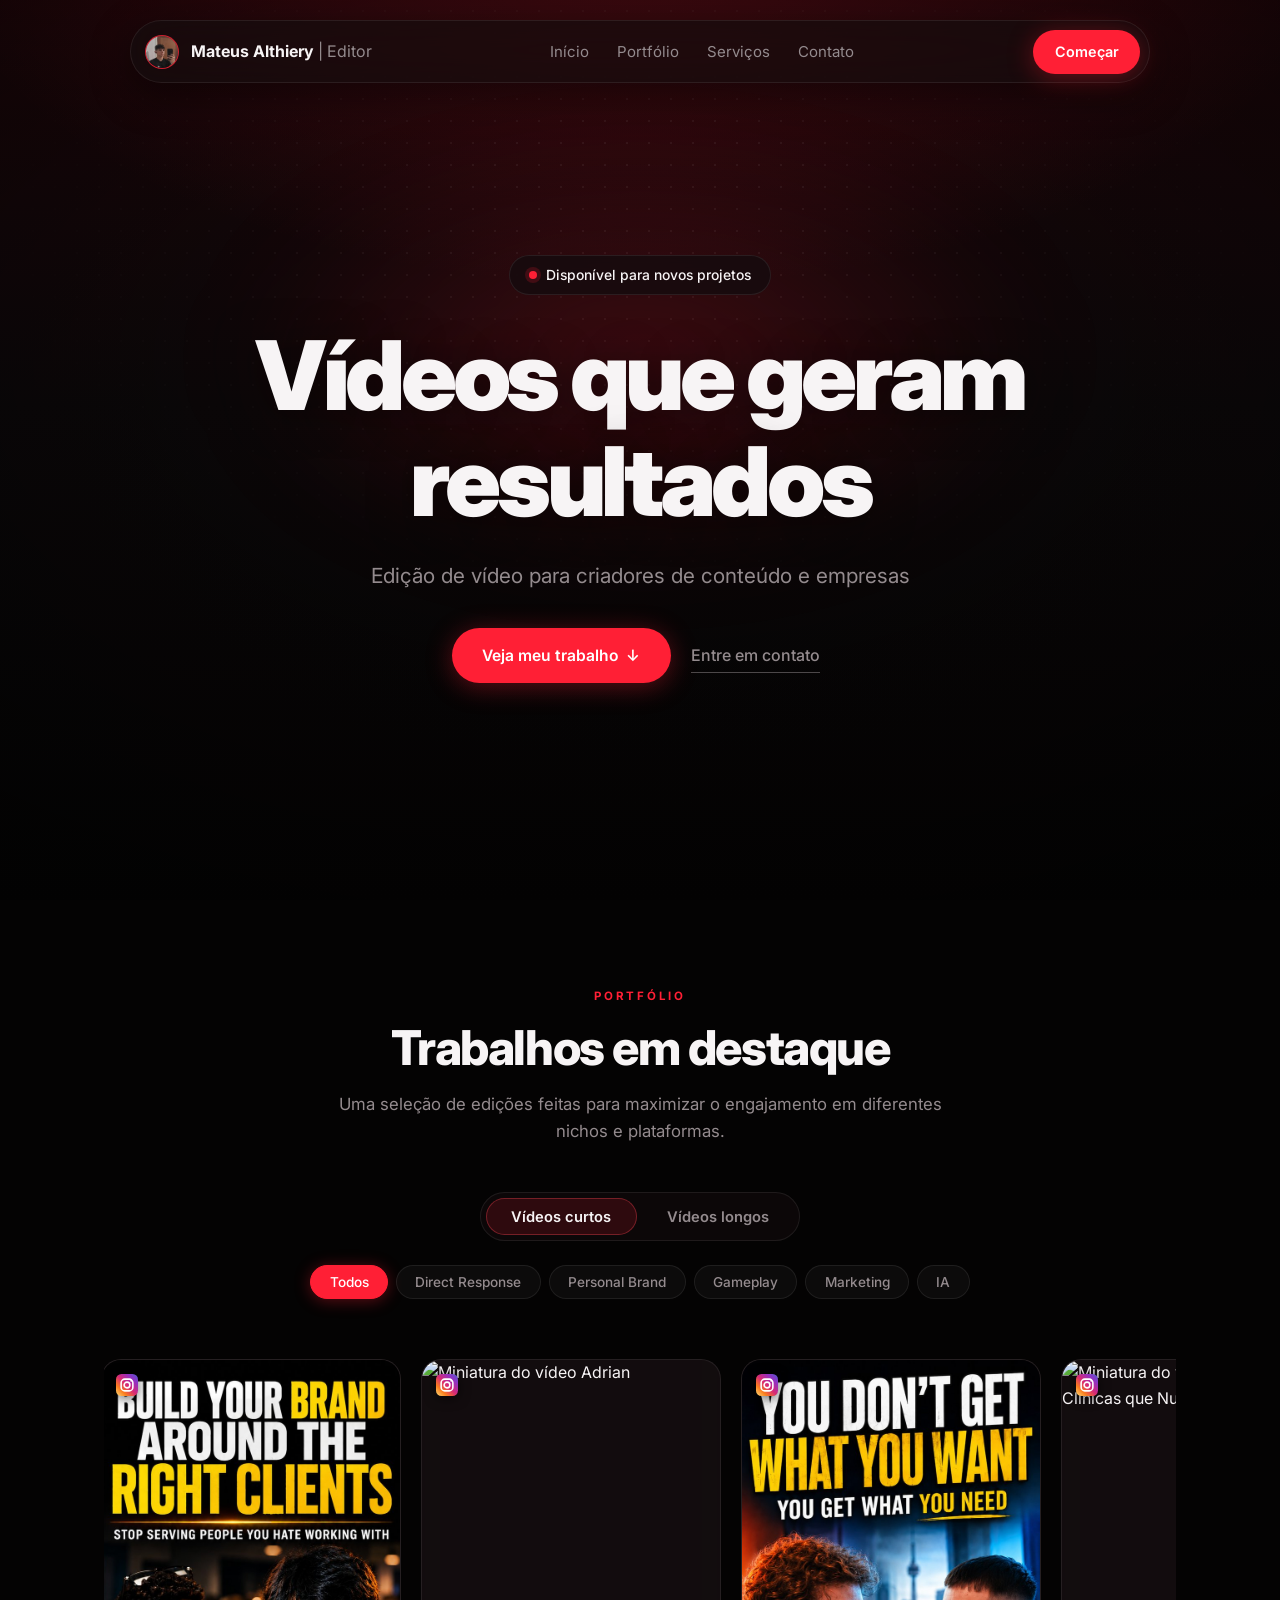
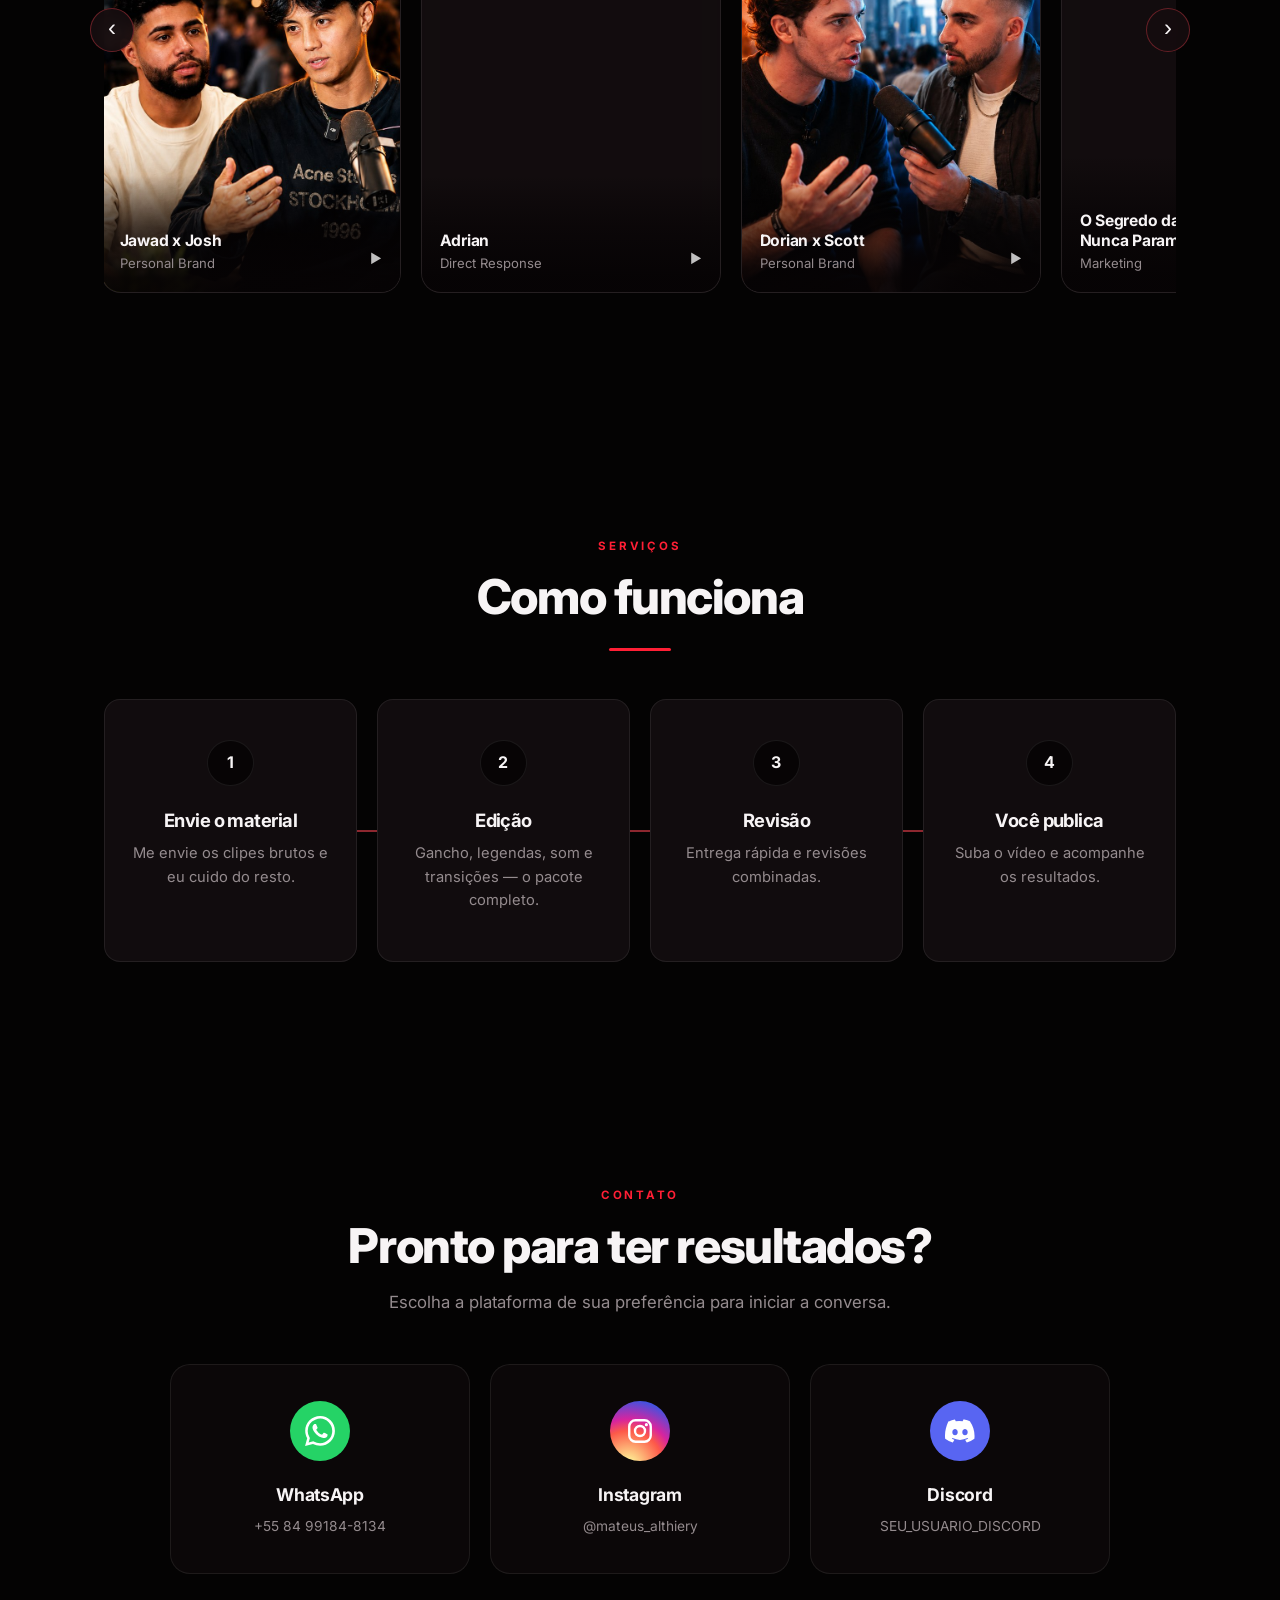
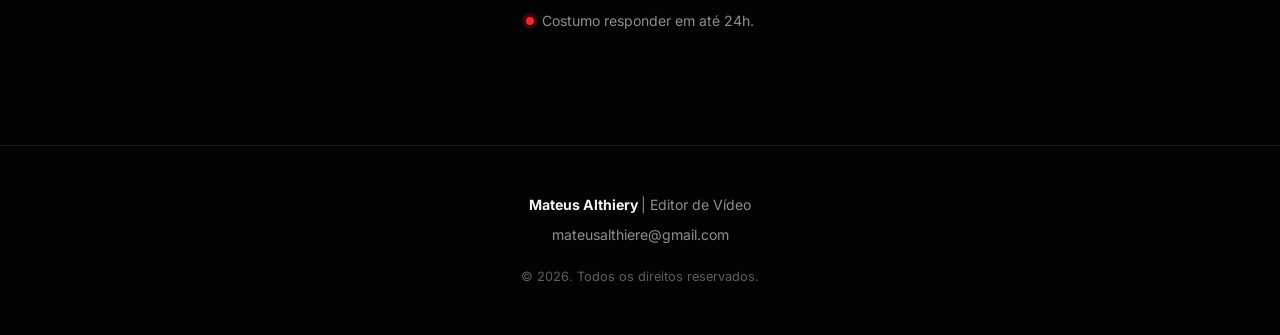
==== index.html @ b64b9590 "content: tempo de resposta passa de 30 minutos para 24h" ====
<!DOCTYPE html>
<html lang="pt-BR">
<head>
  <meta charset="UTF-8">
  <meta name="viewport" content="width=device-width, initial-scale=1.0">
  <title>Mateus Althiery | Editor de Vídeo</title>
  <meta name="description" content="Portfólio de Mateus Althiery, editor de vídeo especializado em conteúdo de alto engajamento.">
  <meta name="theme-color" content="#0a0708">

  <!-- Prévia ao compartilhar o link no WhatsApp, Instagram, Discord etc.
       Falta og:image: os leitores de prévia (WhatsApp e Facebook em
       especial) exigem URL absoluta, que só dá para escrever quando o site
       tiver domínio. -->
  <meta property="og:type" content="website">
  <meta property="og:title" content="Mateus Althiery | Editor de Vídeo">
  <meta property="og:description" content="Edição de vídeo para criadores de conteúdo e empresas.">
  <meta property="og:locale" content="pt_BR">
  <meta name="twitter:card" content="summary_large_image">

  <link rel="preconnect" href="https://fonts.googleapis.com">
  <link rel="preconnect" href="https://fonts.gstatic.com" crossorigin>
  <link href="https://fonts.googleapis.com/css2?family=Inter:wght@400;500;600;700;800;900&display=swap" rel="stylesheet">
  <link rel="stylesheet" href="styles.css">
</head>
<body>
  <div class="page-bg" aria-hidden="true"></div>

  <!-- Gradiente do selo do Instagram, definido uma vez e reusado nos cards -->
  <svg width="0" height="0" aria-hidden="true" focusable="false" style="position:absolute">
    <defs>
      <linearGradient id="ig-grad" x1="0" y1="1" x2="1" y2="0">
        <stop offset="0" stop-color="#feda75"/>
        <stop offset="0.25" stop-color="#fa7e1e"/>
        <stop offset="0.5" stop-color="#d62976"/>
        <stop offset="0.75" stop-color="#962fbf"/>
        <stop offset="1" stop-color="#4f5bd5"/>
      </linearGradient>
    </defs>
  </svg>

  <header class="site-header">
    <nav class="navbar">
      <a href="#home" class="logo">
        <img class="logo-mark" src="assets/avatar.jpg" alt="Foto de Mateus Althiery" width="34" height="34">
        <span class="logo-text">Mateus Althiery <span class="logo-tag">| Editor</span></span>
      </a>
      <ul class="nav-links">
        <li><a href="#home">Início</a></li>
        <li><a href="#portfolio">Portfólio</a></li>
        <li><a href="#services">Serviços</a></li>
        <li><a href="#contact">Contato</a></li>
      </ul>
      <a href="#contact" class="btn btn-primary btn-sm">Começar</a>
    </nav>
  </header>

  <main>
    <section id="home" class="hero">
      <div class="hero-glow" aria-hidden="true"></div>
      <div class="container hero-inner">
        <p class="hero-badge reveal"><span class="badge-dot"></span>Disponível para novos projetos</p>
        <h1 class="reveal">Vídeos que geram<br>resultados</h1>
        <p class="hero-subtitle reveal">Edição de vídeo para criadores de conteúdo e empresas</p>
        <div class="hero-actions reveal">
          <a href="#portfolio" class="btn btn-primary">Veja meu trabalho <span class="arrow">↓</span></a>
          <a href="#contact" class="btn-link">Entre em contato</a>
        </div>
      </div>
    </section>

    <section id="portfolio" class="portfolio">
      <div class="container">
        <p class="eyebrow reveal">PORTFÓLIO</p>
        <h2 class="reveal">Trabalhos em destaque</h2>
        <p class="section-subtitle reveal">Uma seleção de edições feitas para maximizar o engajamento em diferentes nichos e plataformas.</p>

        <div class="format-toggle reveal" role="tablist" aria-label="Formato dos vídeos">
          <button class="format-btn is-active" data-format="short" role="tab" aria-selected="true">Vídeos curtos</button>
          <button class="format-btn" data-format="long" role="tab" aria-selected="false">Vídeos longos</button>
        </div>

        <div class="cat-filters reveal" data-for="short">
          <button class="filter-btn is-active" data-cat="all">Todos</button>
          <button class="filter-btn" data-cat="direct-response">Direct Response</button>
          <button class="filter-btn" data-cat="personal-brand">Personal Brand</button>
          <button class="filter-btn" data-cat="gameplay">Gameplay</button>
          <button class="filter-btn" data-cat="marketing">Marketing</button>
          <button class="filter-btn" data-cat="ia">IA</button>
        </div>

        <div class="cat-filters reveal" data-for="long" hidden>
          <button class="filter-btn is-active" data-cat="all">Todos</button>
          <button class="filter-btn" data-cat="business">Business</button>
          <button class="filter-btn" data-cat="tech">Tech</button>
        </div>

        <div class="carousel">
          <button class="rail-nav prev" type="button" aria-label="Ver trabalhos anteriores">‹</button>
          <button class="rail-nav next" type="button" aria-label="Ver próximos trabalhos">›</button>
          <div class="portfolio-grid mode-short" tabindex="0" role="group" aria-label="Trabalhos em destaque">
          <!-- Vídeos curtos -->
          <article class="portfolio-item" data-format="short" data-cat="personal-brand">
            <a class="card is-vertical" data-video="f7AXhg_FGFE" data-ratio="16:9" href="https://youtu.be/f7AXhg_FGFE" target="_blank" rel="noopener">
              <img class="thumb" width="1080" height="1920" src="assets/jawad-x-josh.jpg" alt="Miniatura do vídeo Jawad x Josh: Build your brand around the right clients" loading="lazy">
              <span class="yt-badge ig-badge" aria-hidden="true"><svg viewBox="0 0 24 24"><rect width="24" height="24" rx="6" fill="url(#ig-grad)"/><rect x="5.6" y="5.6" width="12.8" height="12.8" rx="4" fill="none" stroke="#fff" stroke-width="1.7"/><circle cx="12" cy="12" r="3.15" fill="none" stroke="#fff" stroke-width="1.7"/><circle cx="16.7" cy="7.4" r="1.05" fill="#fff"/></svg></span>
              <span class="card-overlay">
                <h3 class="card-title">Jawad x Josh</h3>
                <span class="card-cat">Personal Brand</span>
              </span>
              <span class="play-cue" aria-hidden="true">▶</span>
            </a>
          </article>

          <article class="portfolio-item" data-format="short" data-cat="direct-response">
            <a class="card is-vertical" data-video="n1ITJvI4Zac" href="https://youtube.com/shorts/n1ITJvI4Zac" target="_blank" rel="noopener">
              <img class="thumb-bg" width="1080" height="1920" src="https://i.ytimg.com/vi/n1ITJvI4Zac/oardefault.jpg" alt="" aria-hidden="true" loading="lazy">
              <img class="thumb" width="1080" height="1920" src="https://i.ytimg.com/vi/n1ITJvI4Zac/oardefault.jpg" alt="Miniatura do vídeo Adrian" loading="lazy">
              <span class="yt-badge ig-badge" aria-hidden="true"><svg viewBox="0 0 24 24"><rect width="24" height="24" rx="6" fill="url(#ig-grad)"/><rect x="5.6" y="5.6" width="12.8" height="12.8" rx="4" fill="none" stroke="#fff" stroke-width="1.7"/><circle cx="12" cy="12" r="3.15" fill="none" stroke="#fff" stroke-width="1.7"/><circle cx="16.7" cy="7.4" r="1.05" fill="#fff"/></svg></span>
              <span class="card-overlay">
                <h3 class="card-title">Adrian</h3>
                <span class="card-cat">Direct Response</span>
              </span>
              <span class="play-cue" aria-hidden="true">▶</span>
            </a>
          </article>

          <article class="portfolio-item" data-format="short" data-cat="personal-brand">
            <a class="card is-vertical" data-video="K6mCgeJdNU8" data-ratio="16:9" href="https://youtu.be/K6mCgeJdNU8" target="_blank" rel="noopener">
              <img class="thumb" width="1080" height="1920" src="assets/dorian-x-scott.jpg" alt="Miniatura do vídeo Dorian x Scott: You don't get what you want, you get what you need" loading="lazy">
              <span class="yt-badge ig-badge" aria-hidden="true"><svg viewBox="0 0 24 24"><rect width="24" height="24" rx="6" fill="url(#ig-grad)"/><rect x="5.6" y="5.6" width="12.8" height="12.8" rx="4" fill="none" stroke="#fff" stroke-width="1.7"/><circle cx="12" cy="12" r="3.15" fill="none" stroke="#fff" stroke-width="1.7"/><circle cx="16.7" cy="7.4" r="1.05" fill="#fff"/></svg></span>
              <span class="card-overlay">
                <h3 class="card-title">Dorian x Scott</h3>
                <span class="card-cat">Personal Brand</span>
              </span>
              <span class="play-cue" aria-hidden="true">▶</span>
            </a>
          </article>

          <article class="portfolio-item" data-format="short" data-cat="marketing">
            <a class="card is-vertical" data-video="cpbBHUYB6ok" href="https://youtube.com/shorts/cpbBHUYB6ok" target="_blank" rel="noopener">
              <img class="thumb-bg" width="1080" height="1920" src="https://i.ytimg.com/vi/cpbBHUYB6ok/oardefault.jpg" alt="" aria-hidden="true" loading="lazy">
              <img class="thumb" width="1080" height="1920" src="https://i.ytimg.com/vi/cpbBHUYB6ok/oardefault.jpg" alt="Miniatura do vídeo O Segredo das Clínicas que Nunca Param de Crescer" loading="lazy">
              <span class="yt-badge ig-badge" aria-hidden="true"><svg viewBox="0 0 24 24"><rect width="24" height="24" rx="6" fill="url(#ig-grad)"/><rect x="5.6" y="5.6" width="12.8" height="12.8" rx="4" fill="none" stroke="#fff" stroke-width="1.7"/><circle cx="12" cy="12" r="3.15" fill="none" stroke="#fff" stroke-width="1.7"/><circle cx="16.7" cy="7.4" r="1.05" fill="#fff"/></svg></span>
              <span class="card-overlay">
                <h3 class="card-title">O Segredo das Clínicas que Nunca Param de Crescer</h3>
                <span class="card-cat">Marketing</span>
              </span>
              <span class="play-cue" aria-hidden="true">▶</span>
            </a>
          </article>

          <article class="portfolio-item" data-format="short" data-cat="personal-brand">
            <a class="card is-vertical" data-video="Dxhp3i1hF-U" data-ratio="16:9" href="https://youtu.be/Dxhp3i1hF-U" target="_blank" rel="noopener">
              <img class="thumb" width="1080" height="1920" src="assets/dorian-x-sab.jpg" alt="Miniatura do vídeo Dorian x Sab: You don't have business problems, you have personal problems" loading="lazy">
              <span class="yt-badge ig-badge" aria-hidden="true"><svg viewBox="0 0 24 24"><rect width="24" height="24" rx="6" fill="url(#ig-grad)"/><rect x="5.6" y="5.6" width="12.8" height="12.8" rx="4" fill="none" stroke="#fff" stroke-width="1.7"/><circle cx="12" cy="12" r="3.15" fill="none" stroke="#fff" stroke-width="1.7"/><circle cx="16.7" cy="7.4" r="1.05" fill="#fff"/></svg></span>
              <span class="card-overlay">
                <h3 class="card-title">Dorian x Sab</h3>
                <span class="card-cat">Personal Brand</span>
              </span>
              <span class="play-cue" aria-hidden="true">▶</span>
            </a>
          </article>

          <article class="portfolio-item" data-format="short" data-cat="gameplay">
            <a class="card is-vertical" data-video="_ybfJBJznDE" href="https://youtube.com/shorts/_ybfJBJznDE" target="_blank" rel="noopener">
              <img class="thumb-bg" width="1080" height="1920" src="https://i.ytimg.com/vi/_ybfJBJznDE/oardefault.jpg" alt="" aria-hidden="true" loading="lazy">
              <img class="thumb" width="1080" height="1920" src="https://i.ytimg.com/vi/_ybfJBJznDE/oardefault.jpg" alt="Miniatura do vídeo Scorpion Gamer" loading="lazy">
              <span class="yt-badge" aria-hidden="true"><svg viewBox="0 0 24 17"><rect width="24" height="17" rx="5" fill="#f00"/><path d="M9.6 4.6v7.8L16.4 8.5z" fill="#fff"/></svg></span>
              <span class="card-overlay">
                <h3 class="card-title">Scorpion Gamer</h3>
                <span class="card-cat">Gameplay</span>
              </span>
              <span class="play-cue" aria-hidden="true">▶</span>
            </a>
          </article>

          <article class="portfolio-item" data-format="short" data-cat="personal-brand">
            <a class="card is-vertical" data-video="_UD3Il69Qkc" href="https://youtube.com/shorts/_UD3Il69Qkc" target="_blank" rel="noopener">
              <img class="thumb-bg" width="1080" height="1920" src="https://i.ytimg.com/vi/_UD3Il69Qkc/oardefault.jpg" alt="" aria-hidden="true" loading="lazy">
              <img class="thumb" width="1080" height="1920" src="https://i.ytimg.com/vi/_UD3Il69Qkc/oardefault.jpg" alt="Miniatura do vídeo Você Não É Fraco, Você Tá Preso num Loop" loading="lazy">
              <span class="yt-badge" aria-hidden="true"><svg viewBox="0 0 24 17"><rect width="24" height="17" rx="5" fill="#f00"/><path d="M9.6 4.6v7.8L16.4 8.5z" fill="#fff"/></svg></span>
              <span class="card-overlay">
                <h3 class="card-title">Você Não É Fraco, Você Tá Preso num Loop</h3>
                <span class="card-cat">Personal Brand</span>
              </span>
              <span class="play-cue" aria-hidden="true">▶</span>
            </a>
          </article>

          <article class="portfolio-item" data-format="short" data-cat="marketing">
            <a class="card is-vertical" data-video="GDoVMyQNGU0" href="https://youtube.com/shorts/GDoVMyQNGU0" target="_blank" rel="noopener">
              <img class="thumb-bg" width="1080" height="1920" src="https://i.ytimg.com/vi/GDoVMyQNGU0/oardefault.jpg" alt="" aria-hidden="true" loading="lazy">
              <img class="thumb" width="1080" height="1920" src="https://i.ytimg.com/vi/GDoVMyQNGU0/oardefault.jpg" alt="Miniatura do vídeo 22 Clínicas Faturando: O Método por Trás do Power Clinic" loading="lazy">
              <span class="yt-badge ig-badge" aria-hidden="true"><svg viewBox="0 0 24 24"><rect width="24" height="24" rx="6" fill="url(#ig-grad)"/><rect x="5.6" y="5.6" width="12.8" height="12.8" rx="4" fill="none" stroke="#fff" stroke-width="1.7"/><circle cx="12" cy="12" r="3.15" fill="none" stroke="#fff" stroke-width="1.7"/><circle cx="16.7" cy="7.4" r="1.05" fill="#fff"/></svg></span>
              <span class="card-overlay">
                <h3 class="card-title">22 Clínicas Faturando: O Método por Trás do Power Clinic</h3>
                <span class="card-cat">Marketing</span>
              </span>
              <span class="play-cue" aria-hidden="true">▶</span>
            </a>
          </article>

          <article class="portfolio-item" data-format="short" data-cat="personal-brand">
            <a class="card is-vertical" data-video="BJxW_Jw5yh4" href="https://youtube.com/shorts/BJxW_Jw5yh4" target="_blank" rel="noopener">
              <img class="thumb-bg" width="1080" height="1920" src="https://i.ytimg.com/vi/BJxW_Jw5yh4/oardefault.jpg" alt="" aria-hidden="true" loading="lazy">
              <img class="thumb" width="1080" height="1920" src="https://i.ytimg.com/vi/BJxW_Jw5yh4/oardefault.jpg" alt="Miniatura do vídeo Como Manter a Clareza Mental Sendo Dona de Clínica" loading="lazy">
              <span class="yt-badge ig-badge" aria-hidden="true"><svg viewBox="0 0 24 24"><rect width="24" height="24" rx="6" fill="url(#ig-grad)"/><rect x="5.6" y="5.6" width="12.8" height="12.8" rx="4" fill="none" stroke="#fff" stroke-width="1.7"/><circle cx="12" cy="12" r="3.15" fill="none" stroke="#fff" stroke-width="1.7"/><circle cx="16.7" cy="7.4" r="1.05" fill="#fff"/></svg></span>
              <span class="card-overlay">
                <h3 class="card-title">Como Manter a Clareza Mental Sendo Dona de Clínica</h3>
                <span class="card-cat">Personal Brand</span>
              </span>
              <span class="play-cue" aria-hidden="true">▶</span>
            </a>
          </article>

          <article class="portfolio-item" data-format="short" data-cat="direct-response">
            <a class="card is-vertical" data-video="pTlQATOECLg" href="https://youtube.com/shorts/pTlQATOECLg" target="_blank" rel="noopener">
              <img class="thumb-bg" width="1080" height="1920" src="https://i.ytimg.com/vi/pTlQATOECLg/oardefault.jpg" alt="" aria-hidden="true" loading="lazy">
              <img class="thumb" width="1080" height="1920" src="https://i.ytimg.com/vi/pTlQATOECLg/oardefault.jpg" alt="Miniatura do vídeo Bilionário Americano" loading="lazy">
              <span class="yt-badge ig-badge" aria-hidden="true"><svg viewBox="0 0 24 24"><rect width="24" height="24" rx="6" fill="url(#ig-grad)"/><rect x="5.6" y="5.6" width="12.8" height="12.8" rx="4" fill="none" stroke="#fff" stroke-width="1.7"/><circle cx="12" cy="12" r="3.15" fill="none" stroke="#fff" stroke-width="1.7"/><circle cx="16.7" cy="7.4" r="1.05" fill="#fff"/></svg></span>
              <span class="card-overlay">
                <h3 class="card-title">Bilionário Americano</h3>
                <span class="card-cat">Direct Response</span>
              </span>
              <span class="play-cue" aria-hidden="true">▶</span>
            </a>
          </article>

          <article class="portfolio-item" data-format="short" data-cat="ia">
            <a class="card is-vertical" data-video="koJ6ztf1IRI" href="https://youtube.com/shorts/koJ6ztf1IRI" target="_blank" rel="noopener">
              <img class="thumb-bg" width="1080" height="1920" src="https://i.ytimg.com/vi/koJ6ztf1IRI/oardefault.jpg" alt="" aria-hidden="true" loading="lazy">
              <img class="thumb" width="1080" height="1920" src="https://i.ytimg.com/vi/koJ6ztf1IRI/oardefault.jpg" alt="Miniatura do vídeo Donos de Empresa e Editores de Vídeo" loading="lazy">
              <span class="yt-badge ig-badge" aria-hidden="true"><svg viewBox="0 0 24 24"><rect width="24" height="24" rx="6" fill="url(#ig-grad)"/><rect x="5.6" y="5.6" width="12.8" height="12.8" rx="4" fill="none" stroke="#fff" stroke-width="1.7"/><circle cx="12" cy="12" r="3.15" fill="none" stroke="#fff" stroke-width="1.7"/><circle cx="16.7" cy="7.4" r="1.05" fill="#fff"/></svg></span>
              <span class="card-overlay">
                <h3 class="card-title">Donos de Empresa e Editores de Vídeo</h3>
                <span class="card-cat">IA</span>
              </span>
              <span class="play-cue" aria-hidden="true">▶</span>
            </a>
          </article>

          <!-- Vídeos longos -->
          <article class="portfolio-item" data-format="long" data-cat="business" hidden>
            <a class="card" data-video="u1mLUbfrR4U" href="https://www.youtube.com/watch?v=u1mLUbfrR4U" target="_blank" rel="noopener">
              <img class="thumb-bg" width="1280" height="720" src="https://i.ytimg.com/vi/u1mLUbfrR4U/hq720.jpg" alt="" aria-hidden="true" loading="lazy">
              <img class="thumb" width="1280" height="720" src="https://i.ytimg.com/vi/u1mLUbfrR4U/hq720.jpg" alt="Miniatura do vídeo I Applied 100+ Hours of Hormozi's" loading="lazy">
              <span class="yt-badge" aria-hidden="true"><svg viewBox="0 0 24 17"><rect width="24" height="17" rx="5" fill="#f00"/><path d="M9.6 4.6v7.8L16.4 8.5z" fill="#fff"/></svg></span>
              <span class="card-overlay">
                <h3 class="card-title">I Applied 100+ Hours of Hormozi's</h3>
                <span class="card-cat">Koehn Dyck · Business</span>
              </span>
              <span class="play-cue" aria-hidden="true">▶</span>
            </a>
          </article>

          <article class="portfolio-item" data-format="long" data-cat="business" hidden>
            <a class="card" data-video="iBlTvQnPzo8" href="https://www.youtube.com/watch?v=iBlTvQnPzo8" target="_blank" rel="noopener">
              <img class="thumb-bg" width="1280" height="720" src="https://i.ytimg.com/vi/iBlTvQnPzo8/hq720.jpg" alt="" aria-hidden="true" loading="lazy">
              <img class="thumb" width="1280" height="720" src="https://i.ytimg.com/vi/iBlTvQnPzo8/hq720.jpg" alt="Miniatura do vídeo If You Don't Understand This Principle" loading="lazy">
              <span class="yt-badge" aria-hidden="true"><svg viewBox="0 0 24 17"><rect width="24" height="17" rx="5" fill="#f00"/><path d="M9.6 4.6v7.8L16.4 8.5z" fill="#fff"/></svg></span>
              <span class="card-overlay">
                <h3 class="card-title">If You Don't Understand This Principle</h3>
                <span class="card-cat">Koehn Dyck · Business</span>
              </span>
              <span class="play-cue" aria-hidden="true">▶</span>
            </a>
          </article>

          <article class="portfolio-item" data-format="long" data-cat="tech" hidden>
            <a class="card" data-video="zwzvbwhmS7E" href="https://youtu.be/zwzvbwhmS7E" target="_blank" rel="noopener">
              <img class="thumb-bg" width="1280" height="720" src="https://i.ytimg.com/vi/zwzvbwhmS7E/hq720.jpg" alt="" aria-hidden="true" loading="lazy">
              <img class="thumb" width="1280" height="720" src="https://i.ytimg.com/vi/zwzvbwhmS7E/hq720.jpg" alt="Miniatura do vídeo 1000+ Hours of Building with Claude" loading="lazy">
              <span class="yt-badge" aria-hidden="true"><svg viewBox="0 0 24 17"><rect width="24" height="17" rx="5" fill="#f00"/><path d="M9.6 4.6v7.8L16.4 8.5z" fill="#fff"/></svg></span>
              <span class="card-overlay">
                <h3 class="card-title">1000+ Hours of Building with Claude</h3>
                <span class="card-cat">Isaac · Tech</span>
              </span>
              <span class="play-cue" aria-hidden="true">▶</span>
            </a>
          </article>
          </div>
        </div>
      </div>
    </section>

    <section id="services" class="services">
      <div class="container">
        <p class="eyebrow reveal">SERVIÇOS</p>
        <h2 class="reveal">Como funciona</h2>
        <div class="steps reveal">
          <div class="step">
            <span class="step-number">1</span>
            <h3>Envie o material</h3>
            <p>Me envie os clipes brutos e eu cuido do resto.</p>
          </div>
          <div class="step">
            <span class="step-number">2</span>
            <h3>Edição</h3>
            <p>Gancho, legendas, som e transições — o pacote completo.</p>
          </div>
          <div class="step">
            <span class="step-number">3</span>
            <h3>Revisão</h3>
            <p>Entrega rápida e revisões combinadas.</p>
          </div>
          <div class="step">
            <span class="step-number">4</span>
            <h3>Você publica</h3>
            <p>Suba o vídeo e acompanhe os resultados.</p>
          </div>
        </div>
      </div>
    </section>

    <section id="contact" class="contact">
      <div class="container">
        <p class="eyebrow reveal">CONTATO</p>
        <h2 class="reveal">Pronto para ter resultados?</h2>
        <p class="section-subtitle reveal">Escolha a plataforma de sua preferência para iniciar a conversa.</p>
        <div class="contact-cards">
          <a class="contact-card is-whatsapp reveal" href="https://wa.me/5584991848134" target="_blank" rel="noopener">
            <span class="contact-icon icon-whatsapp" aria-hidden="true">
              <svg viewBox="0 0 24 24"><path fill="#fff" d="M17.47 14.38c-.3-.15-1.76-.87-2.03-.97-.28-.1-.47-.15-.67.15-.2.3-.77.97-.94 1.16-.18.2-.35.23-.65.08-.3-.15-1.26-.46-2.39-1.48-.88-.79-1.48-1.76-1.65-2.06-.18-.3-.02-.46.13-.6.14-.14.3-.35.45-.52.15-.18.2-.3.3-.5.1-.2.05-.37-.03-.52-.07-.15-.67-1.61-.91-2.21-.25-.58-.49-.5-.67-.51h-.57c-.2 0-.52.07-.8.37-.27.3-1.04 1.02-1.04 2.48s1.07 2.87 1.22 3.07c.15.2 2.1 3.2 5.08 4.49.7.3 1.26.49 1.69.62.71.23 1.36.2 1.87.12.57-.09 1.76-.72 2-1.41.25-.7.25-1.29.18-1.42-.08-.12-.28-.2-.57-.35M12.05 21.79h-.01a9.87 9.87 0 0 1-5.03-1.38l-.36-.21-3.74.98 1-3.65-.24-.37a9.86 9.86 0 0 1-1.51-5.26A9.88 9.88 0 0 1 18.9 4.95a9.83 9.83 0 0 1 2.9 7 9.88 9.88 0 0 1-9.75 9.84M20.46 3.49A11.82 11.82 0 0 0 12.05 0C5.5 0 .16 5.34.16 11.89c0 2.1.55 4.14 1.59 5.95L.06 24l6.3-1.65a11.88 11.88 0 0 0 5.69 1.45c6.55 0 11.89-5.34 11.89-11.89 0-3.18-1.24-6.17-3.49-8.42"/></svg>
            </span>
            <span class="contact-name">WhatsApp</span>
            <span class="contact-sub">+55 84 99184-8134</span>
          </a>

          <a class="contact-card is-instagram reveal" href="https://www.instagram.com/mateus_althiery/" target="_blank" rel="noopener">
            <span class="contact-icon icon-instagram" aria-hidden="true">
              <svg viewBox="0 0 24 24"><rect x="3.4" y="3.4" width="17.2" height="17.2" rx="5" fill="none" stroke="#fff" stroke-width="1.9"/><circle cx="12" cy="12" r="4" fill="none" stroke="#fff" stroke-width="1.9"/><circle cx="17.1" cy="6.9" r="1.25" fill="#fff"/></svg>
            </span>
            <span class="contact-name">Instagram</span>
            <span class="contact-sub">@mateus_althiery</span>
          </a>

          <button class="contact-card is-discord reveal" type="button" data-copy="SEU_USUARIO_DISCORD">
            <span class="contact-icon icon-discord" aria-hidden="true">
              <svg viewBox="0 0 24 24"><path fill="#fff" d="M20.32 4.37a19.79 19.79 0 0 0-4.89-1.51.07.07 0 0 0-.7.04c-.22.37-.45.86-.61 1.25a18.27 18.27 0 0 0-5.49 0c-.16-.4-.4-.88-.62-1.25a.08.08 0 0 0-.08-.04 19.74 19.74 0 0 0-4.88 1.51.07.07 0 0 0-.4.03C.53 9.05-.32 13.58.1 18.06c0 .02.01.04.03.05a19.9 19.9 0 0 0 5.99 3.03.08.08 0 0 0 .09-.03c.46-.63.87-1.3 1.22-1.99a.08.08 0 0 0-.04-.11 13.1 13.1 0 0 1-1.87-.89.08.08 0 0 1 0-.13l.37-.29a.07.07 0 0 1 .08-.01 14.19 14.19 0 0 0 12.06 0 .07.07 0 0 1 .08.01l.37.29a.08.08 0 0 1 0 .13c-.6.35-1.22.65-1.88.89a.08.08 0 0 0-.4.11c.36.7.77 1.36 1.22 1.99a.08.08 0 0 0 .09.03 19.84 19.84 0 0 0 6-3.03.08.08 0 0 0 .03-.05c.5-5.18-.84-9.68-3.55-13.66a.06.06 0 0 0-.03-.03M8.02 15.33c-1.18 0-2.16-1.08-2.16-2.42 0-1.33.96-2.42 2.16-2.42 1.21 0 2.18 1.1 2.16 2.42 0 1.34-.96 2.42-2.16 2.42m7.97 0c-1.18 0-2.16-1.08-2.16-2.42 0-1.33.96-2.42 2.16-2.42 1.21 0 2.18 1.1 2.16 2.42 0 1.34-.95 2.42-2.16 2.42"/></svg>
            </span>
            <span class="contact-name">Discord</span>
            <span class="contact-sub">SEU_USUARIO_DISCORD</span>
            <span class="copied-flag">Copiado!</span>
          </button>
        </div>
        <p class="visually-hidden" role="status" aria-live="polite" id="copy-status"></p>
        <p class="contact-note reveal"><span class="badge-dot"></span>Costumo responder em até 24h.</p>
      </div>
    </section>
  </main>

  <footer class="site-footer">
    <div class="container">
      <p class="footer-name">Mateus Althiery <span class="logo-tag">| Editor de Vídeo</span></p>
      <p><a href="mailto:mateusalthiere@gmail.com">mateusalthiere@gmail.com</a></p>
      <p class="footer-copy">&copy; 2026. Todos os direitos reservados.</p>
    </div>
  </footer>

  <div class="lightbox" id="lightbox" hidden>
    <div class="lightbox-backdrop" data-close></div>
    <div class="lightbox-panel" role="dialog" aria-modal="true" aria-labelledby="lightbox-title">
      <button class="lightbox-close" type="button" data-close aria-label="Fechar vídeo">✕</button>
      <div class="lightbox-stage">
        <div class="lightbox-glow" aria-hidden="true"></div>
        <div class="lightbox-frame">
          <div id="lightbox-mount"></div>
        </div>
      </div>
      <div class="lightbox-meta">
        <h3 class="lightbox-title" id="lightbox-title"></h3>
      </div>
    </div>
  </div>

  <script src="script.js"></script>
</body>
</html>
---- styles.css ----
:root {
  --color-bg: #0a0708;
  --color-bg-deep: #040303;
  --color-surface: rgba(255, 255, 255, 0.035);
  --color-surface-hover: rgba(255, 255, 255, 0.06);
  --color-text: #f7f4f5;
  --color-text-muted: #948b8e;
  --color-accent: #ff1f35;
  --color-accent-deep: #b00d1d;
  --color-accent-soft: rgba(255, 31, 53, 0.18);
  --color-border: rgba(255, 255, 255, 0.08);
  --color-border-strong: rgba(255, 70, 85, 0.35);
  --radius: 16px;
  --radius-lg: 20px;
  --radius-full: 999px;
  --ease: cubic-bezier(0.22, 1, 0.36, 1);
  --container: 1120px;
}

* {
  box-sizing: border-box;
  margin: 0;
  padding: 0;
}

html {
  scroll-behavior: smooth;
  scroll-padding-top: 6rem;
}

body {
  font-family: "Inter", -apple-system, "Segoe UI", Roboto, Helvetica, Arial, sans-serif;
  background: var(--color-bg-deep);
  color: var(--color-text);
  line-height: 1.6;
  -webkit-font-smoothing: antialiased;
  overflow-x: hidden;
}

a {
  color: inherit;
  text-decoration: none;
}

img {
  max-width: 100%;
  display: block;
}

/* Fundo em camadas: brilho vermelho no topo + textura de pontos + vinheta */
.page-bg {
  position: fixed;
  inset: 0;
  z-index: -1;
  background:
    radial-gradient(ellipse 80% 60% at 50% -10%, rgba(255, 31, 53, 0.22), transparent 70%),
    linear-gradient(180deg, #1a0508 0%, var(--color-bg) 45%, var(--color-bg-deep) 100%);
}

.page-bg::before {
  content: "";
  position: absolute;
  inset: 0;
  background-image: radial-gradient(rgba(255, 255, 255, 0.055) 1px, transparent 1px);
  background-size: 22px 22px;
  mask-image: radial-gradient(ellipse 70% 60% at 50% 25%, #000 20%, transparent 75%);
  -webkit-mask-image: radial-gradient(ellipse 70% 60% at 50% 25%, #000 20%, transparent 75%);
}

.page-bg::after {
  content: "";
  position: absolute;
  inset: 0;
  background: radial-gradient(ellipse 100% 80% at 50% 40%, transparent 30%, rgba(0, 0, 0, 0.55) 100%);
}

.container {
  width: 100%;
  max-width: var(--container);
  margin: 0 auto;
  padding: 0 1.5rem;
}

section {
  padding: 7rem 0;
}

h1, h2, h3 {
  line-height: 1.1;
  letter-spacing: -0.03em;
}

/* --- Botões --- */
.btn {
  display: inline-flex;
  align-items: center;
  gap: 0.5rem;
  padding: 0.95rem 1.9rem;
  border-radius: var(--radius-full);
  font-weight: 600;
  font-size: 0.98rem;
  transition: transform 0.3s var(--ease), box-shadow 0.3s var(--ease), background 0.3s var(--ease);
  will-change: transform;
}

.btn-sm {
  padding: 0.65rem 1.35rem;
  font-size: 0.9rem;
}

.btn-primary {
  background: var(--color-accent);
  color: #fff;
  box-shadow: 0 4px 26px rgba(255, 31, 53, 0.35);
}

.btn-primary:hover {
  background: #ff3547;
  transform: translateY(-2px);
  box-shadow: 0 10px 38px rgba(255, 31, 53, 0.5);
}

.btn-primary .arrow {
  transition: transform 0.3s var(--ease);
}

.btn-primary:hover .arrow {
  transform: translateY(3px);
}

.btn-secondary {
  background: var(--color-surface);
  color: var(--color-text);
  border: 1px solid var(--color-border);
  backdrop-filter: blur(10px);
}

.btn-secondary:hover {
  background: var(--color-surface-hover);
  border-color: var(--color-border-strong);
  transform: translateY(-2px);
}

.btn-link {
  color: var(--color-text-muted);
  font-weight: 500;
  padding: 0.95rem 0.5rem;
  position: relative;
  transition: color 0.3s var(--ease);
}

.btn-link::after {
  content: "";
  position: absolute;
  left: 0.5rem;
  right: 0.5rem;
  bottom: 0.7rem;
  height: 1px;
  background: currentColor;
  opacity: 0.5;
  transition: opacity 0.3s var(--ease);
}

.btn-link:hover {
  color: var(--color-text);
}

.btn-link:hover::after {
  opacity: 1;
}

/* --- Navbar em pílula flutuante --- */
.site-header {
  position: sticky;
  top: 1.25rem;
  z-index: 50;
  padding: 0 1.5rem;
}

.navbar {
  max-width: 1020px;
  margin: 0 auto;
  display: flex;
  align-items: center;
  justify-content: space-between;
  gap: 2rem;
  padding: 0.55rem 0.55rem 0.55rem 0.9rem;
  background: rgba(20, 12, 14, 0.75);
  backdrop-filter: blur(16px) saturate(140%);
  -webkit-backdrop-filter: blur(16px) saturate(140%);
  border: 1px solid var(--color-border);
  border-radius: var(--radius-full);
  box-shadow: 0 12px 40px rgba(0, 0, 0, 0.45);
}

.logo {
  display: flex;
  align-items: center;
  gap: 0.7rem;
  font-weight: 700;
  font-size: 1rem;
  white-space: nowrap;
}

.logo-mark {
  width: 34px;
  height: 34px;
  border-radius: 50%;
  object-fit: cover;
  flex-shrink: 0;
  border: 1px solid var(--color-border-strong);
  /* cor sólida por baixo: enquanto a foto não carrega fica um disco, não
     um buraco na barra */
  background: var(--color-accent-deep);
}

.logo-tag {
  font-weight: 400;
  color: var(--color-text-muted);
}

.nav-links {
  display: flex;
  gap: 1.75rem;
  list-style: none;
  font-size: 0.94rem;
  color: var(--color-text-muted);
}

.nav-links a {
  transition: color 0.25s var(--ease);
}

.nav-links a:hover {
  color: var(--color-text);
}

/* --- Hero --- */
.hero {
  position: relative;
  /* a navbar fica acima no fluxo (sticky ocupa espaço), então 100vh cheio
     empurrava a primeira tela para além da janela */
  min-height: calc(100vh - 5.5rem);
  display: flex;
  flex-direction: column;
  align-items: center;
  justify-content: center;
  text-align: center;
  padding: 3rem 0;
}

.hero-glow {
  position: absolute;
  top: 8%;
  left: 50%;
  transform: translateX(-50%);
  width: min(900px, 90vw);
  height: 460px;
  background: radial-gradient(ellipse at center, rgba(255, 31, 53, 0.22), transparent 65%);
  filter: blur(50px);
  pointer-events: none;
}

.hero-inner {
  position: relative;
}

.hero-badge {
  display: inline-flex;
  align-items: center;
  gap: 0.6rem;
  padding: 0.5rem 1.15rem;
  border-radius: var(--radius-full);
  background: rgba(20, 12, 14, 0.8);
  backdrop-filter: blur(10px);
  border: 1px solid var(--color-border);
  font-size: 0.87rem;
  font-weight: 500;
  margin-bottom: 1.75rem;
}

.badge-dot {
  width: 8px;
  height: 8px;
  border-radius: 50%;
  background: var(--color-accent);
  box-shadow: 0 0 0 4px var(--color-accent-soft);
  animation: pulse 2.4s ease-in-out infinite;
}

@keyframes pulse {
  0%, 100% { box-shadow: 0 0 0 4px rgba(255, 31, 53, 0.2); }
  50% { box-shadow: 0 0 0 8px rgba(255, 31, 53, 0.05); }
}

.hero h1 {
  font-size: clamp(2.9rem, 8.5vw, 6rem);
  font-weight: 900;
  letter-spacing: -0.045em;
  margin-bottom: 1.5rem;
  text-shadow: 0 4px 40px rgba(0, 0, 0, 0.5);
}

.hero-subtitle {
  color: var(--color-text-muted);
  font-size: clamp(1.05rem, 2vw, 1.3rem);
  margin-bottom: 2.25rem;
}

.hero-actions {
  display: flex;
  gap: 0.75rem;
  align-items: center;
  justify-content: center;
  flex-wrap: wrap;
}

/* --- Cabeçalhos de seção --- */
.eyebrow {
  text-align: center;
  color: var(--color-accent);
  font-size: 0.72rem;
  font-weight: 700;
  letter-spacing: 0.24em;
  margin-bottom: 1rem;
}

.portfolio h2, .services h2, .contact h2 {
  text-align: center;
  font-size: clamp(2rem, 4.5vw, 3rem);
  font-weight: 800;
  margin-bottom: 1rem;
}

.section-subtitle {
  text-align: center;
  color: var(--color-text-muted);
  max-width: 620px;
  margin: 0 auto 3rem;
  font-size: 1.05rem;
}

/* --- Alternador de formato (segmented control) --- */
.format-toggle {
  display: flex;
  gap: 0.25rem;
  width: fit-content;
  margin: 0 auto 1.5rem;
  padding: 0.3rem;
  background: rgba(16, 10, 12, 0.7);
  border: 1px solid var(--color-border);
  border-radius: var(--radius-full);
}

.format-btn {
  font-family: inherit;
  padding: 0.6rem 1.6rem;
  border: 0;
  border-radius: var(--radius-full);
  background: transparent;
  color: var(--color-text-muted);
  font-size: 0.92rem;
  font-weight: 600;
  cursor: pointer;
  transition: color 0.3s var(--ease), background 0.3s var(--ease);
}

.format-btn:hover {
  color: var(--color-text);
}

.format-btn.is-active {
  background: rgba(255, 31, 53, 0.14);
  color: var(--color-text);
  box-shadow: inset 0 0 0 1px var(--color-border-strong);
}

/* --- Chips de categoria --- */
.cat-filters {
  display: flex;
  justify-content: center;
  gap: 0.5rem;
  flex-wrap: wrap;
  margin-bottom: 3rem;
}

.cat-filters[hidden] {
  display: none;
}

.filter-btn {
  font-family: inherit;
  padding: 0.5rem 1.15rem;
  border-radius: var(--radius-full);
  border: 1px solid var(--color-border);
  background: var(--color-surface);
  color: var(--color-text-muted);
  cursor: pointer;
  font-size: 0.85rem;
  font-weight: 500;
  transition: all 0.3s var(--ease);
}

.filter-btn:hover {
  color: var(--color-text);
  border-color: var(--color-border-strong);
}

.filter-btn.is-active {
  background: var(--color-accent);
  color: #fff;
  border-color: var(--color-accent);
  box-shadow: 0 2px 16px rgba(255, 31, 53, 0.35);
}

/* --- Carrossel do portfólio --- */
.carousel {
  position: relative;
}

/* Em telas largas o contêiner padrão deixa muita margem sobrando e os
   cards parecem pequenos; o carrossel ganha espaço extra. */
@media (min-width: 1400px) {
  .portfolio .container {
    max-width: 1400px;
  }
}

.portfolio-grid {
  display: flex;
  gap: 1.25rem;
  overflow-x: auto;
  /* sem scroll-snap nem scroll-behavior: ambos brigam com o avanço
     contínuo, que move o scroll quadro a quadro */
  padding: 0.75rem 0 1.25rem;
  scrollbar-width: none;
  -ms-overflow-style: none;
}

.portfolio-grid::-webkit-scrollbar {
  display: none;
}

.portfolio-grid:focus-visible {
  outline: 2px solid var(--color-border-strong);
  outline-offset: 4px;
  border-radius: var(--radius);
}

.portfolio-item {
  flex: 0 0 auto;
}

.mode-short .portfolio-item {
  width: 300px;
}

.mode-long .portfolio-item {
  width: 620px;
}

.portfolio-item[hidden] {
  display: none;
}

/* Setas de navegação */
.rail-nav {
  position: absolute;
  top: 50%;
  z-index: 5;
  display: grid;
  place-items: center;
  width: 44px;
  height: 44px;
  padding-bottom: 3px;
  border: 1px solid var(--color-border-strong);
  border-radius: 50%;
  background: rgba(22, 13, 15, 0.9);
  backdrop-filter: blur(10px);
  color: var(--color-text);
  font-size: 1.5rem;
  line-height: 1;
  cursor: pointer;
  transition: opacity 0.3s var(--ease), background 0.3s var(--ease), transform 0.3s var(--ease);
}

.rail-nav:hover:not(:disabled) {
  background: rgba(46, 16, 22, 0.95);
  transform: translateY(-50%) scale(1.06);
}

.rail-nav.prev {
  left: -14px;
  transform: translateY(-50%);
}

.rail-nav.next {
  right: -14px;
  transform: translateY(-50%);
}

.rail-nav:disabled {
  opacity: 0;
  pointer-events: none;
}

/* --- Card --- */
.card {
  position: relative;
  display: block;
  overflow: hidden;
  border-radius: var(--radius-lg);
  border: 1px solid var(--color-border);
  background: #120c0e;
  transition: transform 0.4s var(--ease), border-color 0.4s var(--ease), box-shadow 0.4s var(--ease);
}

.mode-short .card {
  aspect-ratio: 9 / 16;
}

.mode-long .card {
  aspect-ratio: 16 / 9;
}

.card:hover {
  transform: translateY(-6px);
  border-color: var(--color-accent);
  box-shadow: 0 20px 55px rgba(0, 0, 0, 0.65), 0 0 28px rgba(255, 31, 53, 0.22);
}

.thumb {
  position: relative;
  z-index: 1;
  width: 100%;
  height: 100%;
  object-fit: cover;
  transition: transform 0.6s var(--ease);
}

.card:hover .thumb {
  transform: scale(1.05);
}

/* Miniatura cujo formato não bate com o do card: mostra inteira sobre
   um fundo desfocado, em vez de cortar ou deixar barra preta. */
.mode-short .card:not(.is-vertical) .thumb,
.mode-long .card.is-vertical .thumb {
  object-fit: contain;
}

.thumb-bg {
  position: absolute;
  inset: 0;
  z-index: 0;
  width: 100%;
  height: 100%;
  object-fit: cover;
  transform: scale(1.25);
  filter: blur(24px) brightness(0.55) saturate(140%);
}

/* Selo do YouTube */
.yt-badge {
  position: absolute;
  top: 0.85rem;
  left: 0.85rem;
  z-index: 3;
  display: block;
  width: 26px;
  line-height: 0;
  filter: drop-shadow(0 2px 6px rgba(0, 0, 0, 0.6));
}

.yt-badge svg {
  width: 100%;
  height: auto;
}

/* O selo do Instagram é quadrado; um pouco menor para ter o mesmo peso
   visual do selo retangular do YouTube. */
.ig-badge {
  width: 22px;
}

/* Faixa de texto sobre a imagem */
.card-overlay {
  position: absolute;
  inset: auto 0 0 0;
  z-index: 3;
  display: flex;
  flex-direction: column;
  gap: 0.15rem;
  padding: 3.5rem 3rem 1.1rem 1.1rem;
  background: linear-gradient(to top, rgba(6, 3, 4, 0.95) 12%, rgba(6, 3, 4, 0.6) 55%, transparent);
}

.mode-long .card-overlay {
  padding: 4.5rem 3.25rem 1.35rem 1.35rem;
}

.mode-long .card-title {
  font-size: 1.12rem;
}

.card-title {
  font-size: 0.98rem;
  font-weight: 700;
  letter-spacing: -0.015em;
  line-height: 1.25;
}

.card-cat {
  color: var(--color-text-muted);
  font-size: 0.82rem;
}

.play-cue {
  position: absolute;
  right: 1.1rem;
  bottom: 1.35rem;
  z-index: 4;
  font-size: 0.8rem;
  color: rgba(255, 255, 255, 0.75);
  transition: transform 0.3s var(--ease), color 0.3s var(--ease);
}

.card:hover .play-cue {
  color: #fff;
  transform: scale(1.25);
}

.portfolio-empty {
  grid-column: 1 / -1;
  text-align: center;
  color: var(--color-text-muted);
  padding: 3rem 0;
}

/* --- Etapas (serviços) --- */

/* Traço só aqui: nas outras seções há um subtítulo logo abaixo do título,
   e o traço no meio dos dois deixaria o bloco carregado. */
.services h2::after {
  content: "";
  display: block;
  width: 62px;
  height: 3px;
  margin: 1.5rem auto 0;
  border-radius: var(--radius-full);
  background: var(--color-accent);
}

.steps {
  position: relative;
  display: grid;
  grid-template-columns: repeat(auto-fit, minmax(230px, 1fr));
  gap: 1.25rem;
  margin-top: 3rem;
}

/* Linha ligando as quatro etapas, na altura do centro dos números
   (2rem de padding do card + metade do círculo). Fica atrás dos cards e
   some sob os números, que são opacos.

   Só faz sentido com as quatro em uma fileira: quebrando em duas linhas,
   ela cruzaria a segunda fileira numa altura arbitrária — ver o media
   query logo abaixo. */
.steps::before {
  content: "";
  position: absolute;
  left: 0;
  right: 0;
  top: 50%;
  height: 2px;
  /* mais forte do que a borda dos cards: em vãos de 20px um traço sutil
     simplesmente não é visto */
  background: rgba(255, 70, 85, 0.55);
}

/* abaixo disso as quatro etapas não cabem em uma fileira só */
@media (max-width: 1060px) {
  .steps::before { display: none; }
}

.step {
  position: relative;
  padding: 2.5rem 1.75rem 3rem;
  text-align: center;
  /* opaco: a linha passa atrás e só aparece nos vãos entre os cards */
  background: #110c0e;
  border: 1px solid var(--color-border);
  border-radius: var(--radius);
  transition: transform 0.35s var(--ease), border-color 0.35s var(--ease);
}

.step:hover {
  transform: translateY(-4px);
  border-color: var(--color-border-strong);
}

.step-number {
  display: grid;
  place-items: center;
  width: 2.9rem;
  height: 2.9rem;
  margin: 0 auto 1.5rem;
  background: #070405;
  border: 1px solid var(--color-border);
  border-radius: 50%;
  color: var(--color-text);
  font-weight: 700;
  font-size: 1rem;
}

.step h3 {
  font-size: 1.15rem;
  font-weight: 700;
  margin-bottom: 0.75rem;
}

.step p {
  color: var(--color-text-muted);
  font-size: 0.92rem;
}

/* --- Contato --- */
.contact {
  text-align: center;
}

.contact-cards {
  display: grid;
  grid-template-columns: repeat(auto-fit, minmax(240px, 300px));
  gap: 1.25rem;
  justify-content: center;
}

.contact-card {
  position: relative;
  display: flex;
  flex-direction: column;
  align-items: center;
  gap: 0.35rem;
  padding: 2.25rem 1.5rem;
  background: rgba(16, 10, 12, 0.65);
  border: 1px solid var(--color-border);
  border-radius: var(--radius-lg);
  transition: transform 0.35s var(--ease), border-color 0.35s var(--ease), box-shadow 0.35s var(--ease);
  /* o card do Discord é <button>, então precisa herdar a tipografia;
     sem line-height o botão usa "normal" e desalinha dos outros cards */
  font-family: inherit;
  line-height: inherit;
  color: inherit;
  text-align: center;
  cursor: pointer;
}

.contact-card:hover {
  transform: translateY(-5px);
}

.contact-icon {
  display: grid;
  place-items: center;
  width: 60px;
  height: 60px;
  margin-bottom: 0.9rem;
  border-radius: 50%;
  transition: transform 0.35s var(--ease);
}

.contact-icon svg {
  width: 30px;
  height: 30px;
}

.contact-card:hover .contact-icon {
  transform: scale(1.08);
}

/* Cada plataforma mantém a própria cor; o vermelho do site fica só no
   e-mail, para os logos não brigarem com o tema. */
.icon-whatsapp {
  background: #25d366;
}

.is-whatsapp:hover {
  border-color: #25d366;
  box-shadow: 0 16px 40px rgba(0, 0, 0, 0.5), 0 0 24px rgba(37, 211, 102, 0.22);
}

.icon-instagram {
  background: radial-gradient(circle at 30% 107%, #fdf497 0%, #fdf497 5%, #fd5949 45%, #d6249f 60%, #285aeb 90%);
}

.is-instagram:hover {
  border-color: #d62976;
  box-shadow: 0 16px 40px rgba(0, 0, 0, 0.5), 0 0 24px rgba(214, 41, 118, 0.25);
}

.icon-discord {
  background: #5865f2;
}

.is-discord:hover {
  border-color: #5865f2;
  box-shadow: 0 16px 40px rgba(0, 0, 0, 0.5), 0 0 24px rgba(88, 101, 242, 0.28);
}

/* Aviso de "Copiado!" que substitui o usuário por um instante */
.copied-flag {
  position: absolute;
  left: 50%;
  bottom: 2.25rem;
  transform: translate(-50%, 6px);
  color: #7c88ff;
  font-size: 0.86rem;
  font-weight: 600;
  opacity: 0;
  pointer-events: none;
  transition: opacity 0.25s var(--ease), transform 0.25s var(--ease);
}

.is-discord.is-copied .copied-flag {
  opacity: 1;
  transform: translate(-50%, 0);
}

.is-discord.is-copied .contact-sub {
  opacity: 0;
}

.contact-sub {
  transition: opacity 0.2s var(--ease);
}

.visually-hidden {
  position: absolute;
  width: 1px;
  height: 1px;
  overflow: hidden;
  clip: rect(0 0 0 0);
  white-space: nowrap;
}

.contact-name {
  font-size: 1.1rem;
  font-weight: 700;
  letter-spacing: -0.015em;
}

.contact-sub {
  color: var(--color-text-muted);
  font-size: 0.86rem;
  word-break: break-word;
}

.contact-note {
  display: inline-flex;
  align-items: center;
  gap: 0.55rem;
  color: var(--color-text-muted);
  font-size: 0.88rem;
  margin-top: 2.25rem;
}

/* --- Rodapé --- */
.site-footer {
  text-align: center;
  padding: 3rem 0;
  color: var(--color-text-muted);
  font-size: 0.88rem;
  border-top: 1px solid var(--color-border);
}

.footer-name {
  color: var(--color-text);
  font-weight: 700;
  margin-bottom: 0.5rem;
}

.site-footer a:hover {
  color: var(--color-text);
}

.footer-copy {
  margin-top: 1.25rem;
  font-size: 0.8rem;
  opacity: 0.65;
}

/* --- Animação de entrada --- */
.reveal {
  opacity: 0;
  transform: translateY(24px);
  transition: opacity 0.7s var(--ease), transform 0.7s var(--ease);
}

.reveal.is-visible {
  opacity: 1;
  transform: none;
}

@media (prefers-reduced-motion: reduce) {
  html { scroll-behavior: auto; }
  .reveal { opacity: 1; transform: none; transition: none; }
  .badge-dot { animation: none; }
}

/* --- Lightbox do vídeo --- */
.lightbox[hidden] {
  display: none;
}

.lightbox {
  position: fixed;
  inset: 0;
  z-index: 100;
  display: grid;
  place-items: center;
  padding: 1.5rem;
}

.lightbox-backdrop {
  position: absolute;
  inset: 0;
  background: rgba(4, 3, 3, 0.88);
  backdrop-filter: blur(8px);
  animation: fade-in 0.25s var(--ease);
}

.lightbox-panel {
  position: relative;
  z-index: 1;
  display: flex;
  flex-direction: column;
  gap: 0.9rem;
  max-width: 100%;
  animation: pop-in 0.3s var(--ease);
}

@keyframes fade-in {
  from { opacity: 0; }
}

@keyframes pop-in {
  from { opacity: 0; transform: scale(0.96) translateY(10px); }
}

/* O brilho precisa vazar para fora do player, e o frame tem overflow
   hidden — por isso os dois vivem dentro deste palco. */
.lightbox-stage {
  position: relative;
  align-self: center;
  max-width: 100%;
}

/* LED reativo ao áudio. O blur é fixo no CSS: só opacity e transform mudam
   a cada quadro, e essas duas o navegador resolve no compositor, sem
   repintar. Animar box-shadow ou filter aqui custaria caro. */
.lightbox-glow {
  position: absolute;
  inset: -6%;
  z-index: 0;
  border-radius: var(--radius-lg);
  background: radial-gradient(ellipse at center, var(--color-accent), transparent 72%);
  filter: blur(46px);
  pointer-events: none;
  will-change: opacity, transform;
  opacity: calc(0.18 + var(--glow-intensity, 0) * 0.62);
  transform: scale(calc(1 + var(--glow-intensity, 0) * 0.09));
}

@media (prefers-reduced-motion: reduce) {
  .lightbox-glow {
    opacity: 0.3;
    transform: none;
  }
}

.lightbox-frame {
  position: relative;
  z-index: 1;
  overflow: hidden;
  border-radius: var(--radius-lg);
  border: 1px solid var(--color-border-strong);
  background: #000;
  box-shadow: 0 30px 80px rgba(0, 0, 0, 0.7);
  /* O vídeo tem que caber nas duas dimensões: a largura sai do menor entre
     a janela e o que a altura disponível permite. Só limitar pela altura
     estourava a lateral em telas mais baixas que largas. */
  aspect-ratio: 16 / 9;
  --altura-livre: min(calc(100vh - 11rem), 720px);
  width: min(92vw, calc(var(--altura-livre) * 16 / 9));
  height: auto;
  max-height: var(--altura-livre);
}

.lightbox.is-vertical .lightbox-frame {
  aspect-ratio: 9 / 16;
  width: min(92vw, calc(var(--altura-livre) * 9 / 16));
}

/* o iframe é criado pela API do YouTube dentro de #lightbox-mount */
.lightbox-frame iframe,
.lightbox-frame > div {
  width: 100%;
  height: 100%;
  border: 0;
  display: block;
}

.lightbox-close {
  position: absolute;
  top: -3.25rem;
  right: 0;
  display: grid;
  place-items: center;
  width: 40px;
  height: 40px;
  border: 1px solid var(--color-border);
  border-radius: 50%;
  background: rgba(22, 13, 15, 0.9);
  color: var(--color-text);
  font-size: 1rem;
  cursor: pointer;
  transition: background 0.25s var(--ease), border-color 0.25s var(--ease);
}

.lightbox-close:hover {
  background: var(--color-accent);
  border-color: var(--color-accent);
}

.lightbox-meta {
  display: flex;
  align-items: baseline;
  gap: 1rem;
}

.lightbox-title {
  font-size: 1.05rem;
  font-weight: 700;
}

body.no-scroll {
  overflow: hidden;
}

/* --- Responsivo --- */
@media (max-width: 880px) {
  .nav-links { display: none; }
  .navbar { padding-left: 0.7rem; }
}

@media (max-width: 640px) {
  section { padding: 5rem 0; }
  .logo-text { font-size: 0.92rem; }
  .logo-tag { display: none; }
  /* No celular o carrossel rola com o dedo; as setas só atrapalhariam */
  .rail-nav { display: none; }
  .portfolio-grid { gap: 0.85rem; }
  .mode-short .portfolio-item { width: 46vw; }
  .mode-long .portfolio-item { width: 82vw; }
  .contact-cards { grid-template-columns: 1fr; }
  .card-overlay { padding: 2.5rem 0.85rem 0.85rem; }
  .card-title { font-size: 0.86rem; }
  .card-cat { font-size: 0.75rem; }
  .play-cue { display: none; }
  /* na tela pequena sobra menos espaço vertical para o cabeçalho do modal */
  .lightbox { padding: 1rem; }
  .lightbox-frame { --altura-livre: calc(100vh - 9rem); }
  .lightbox-close { top: -3rem; }
}
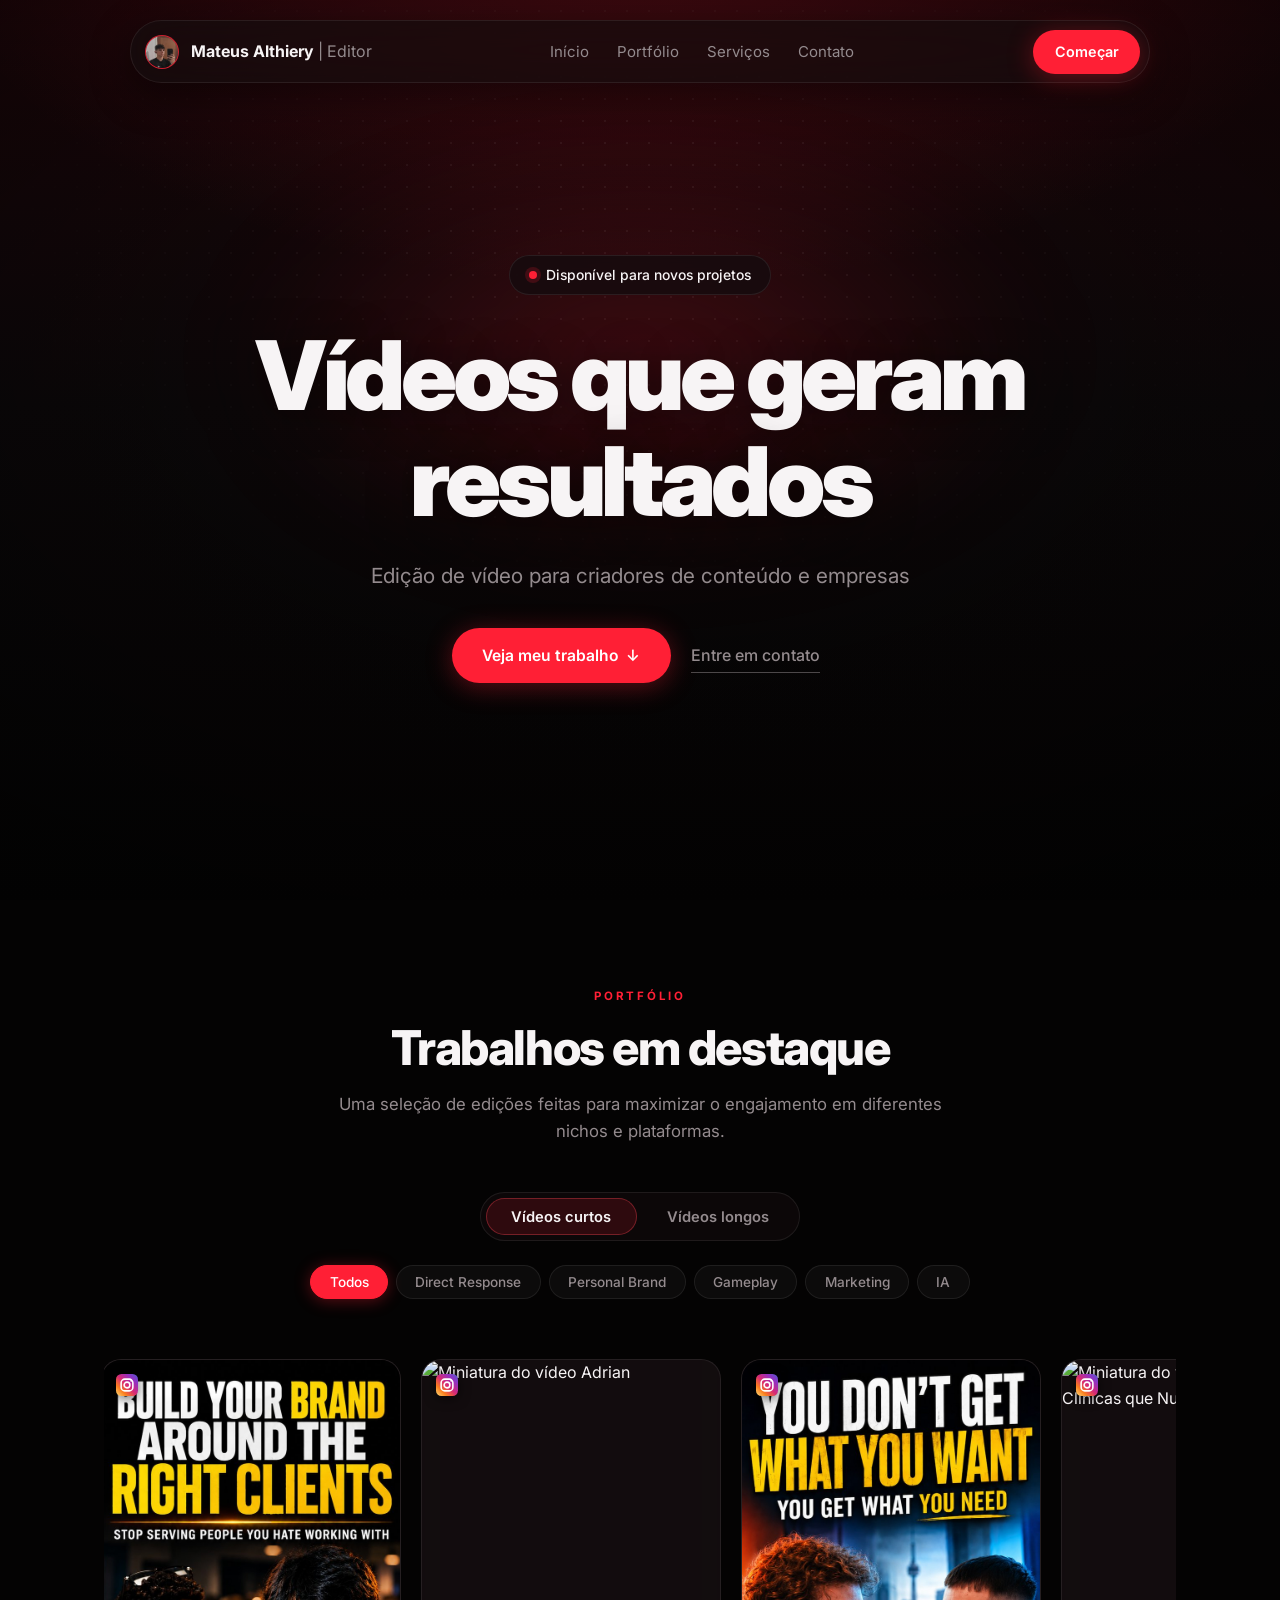
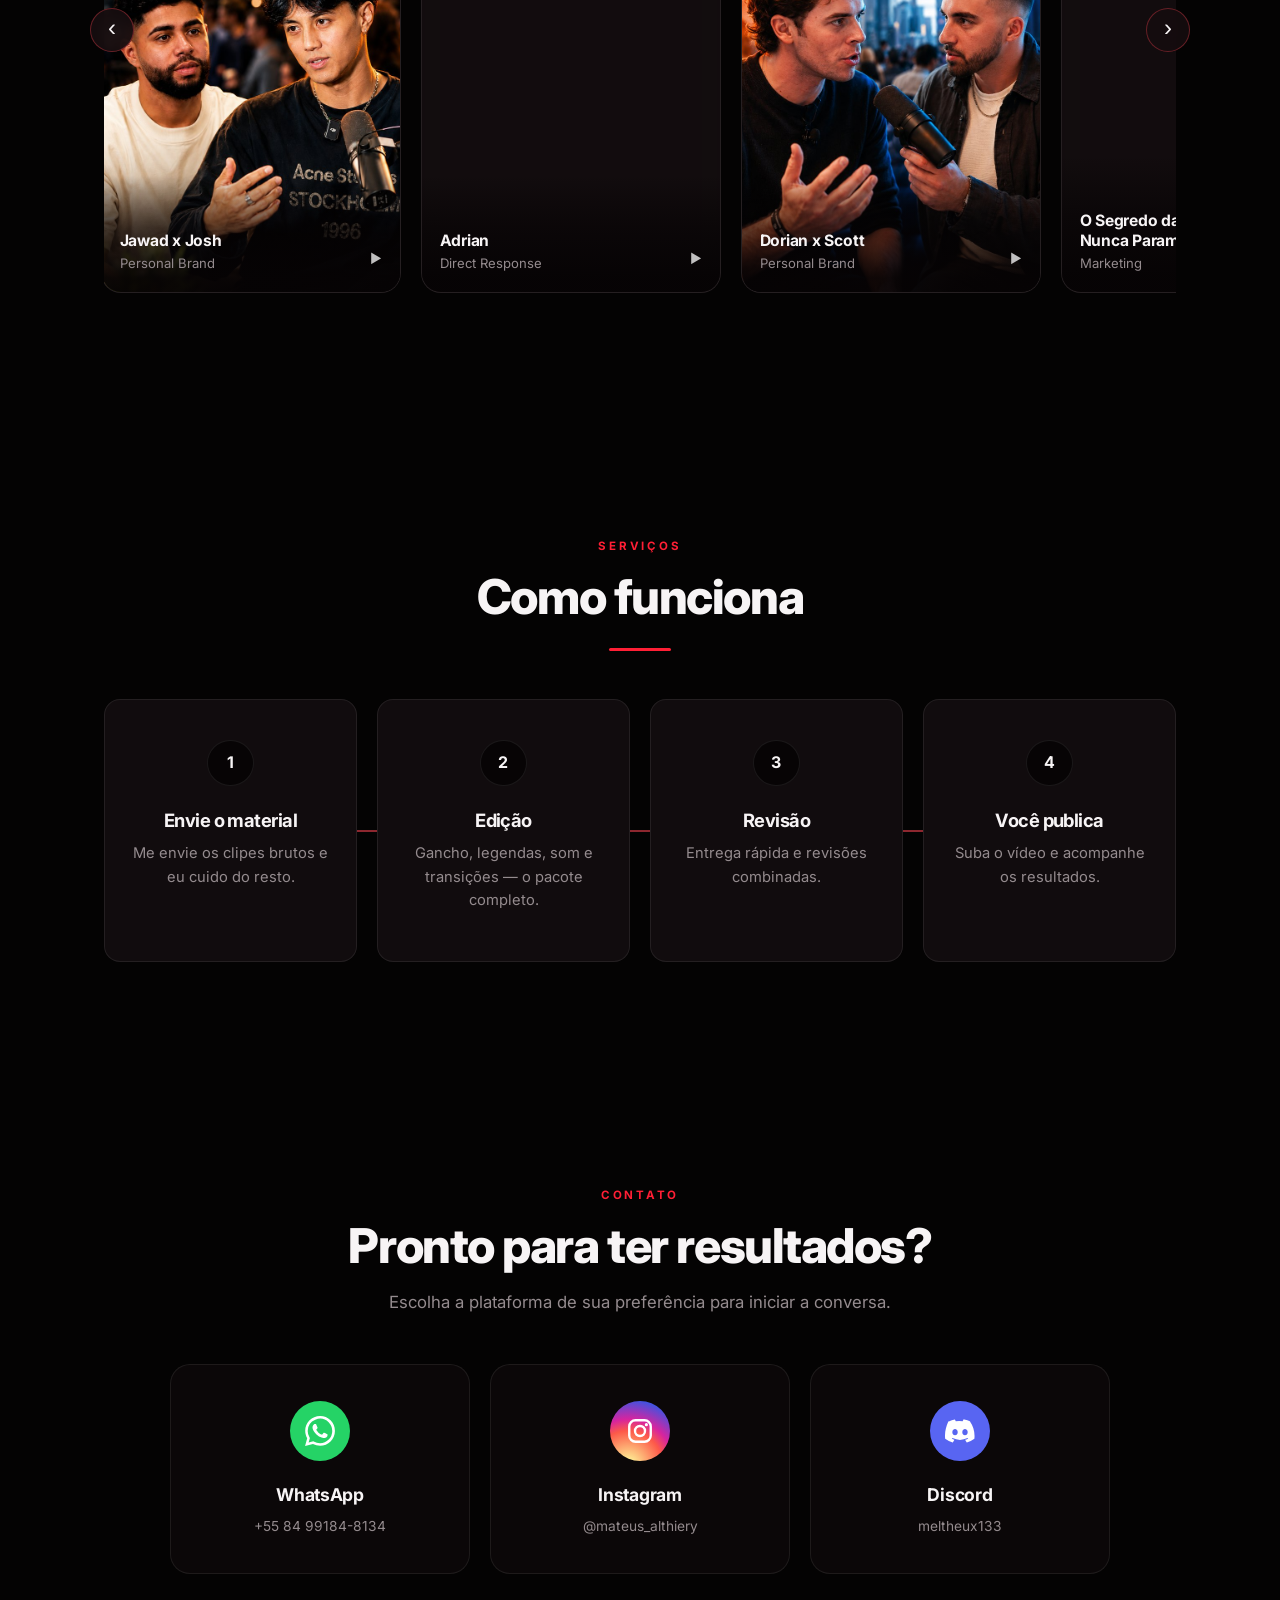
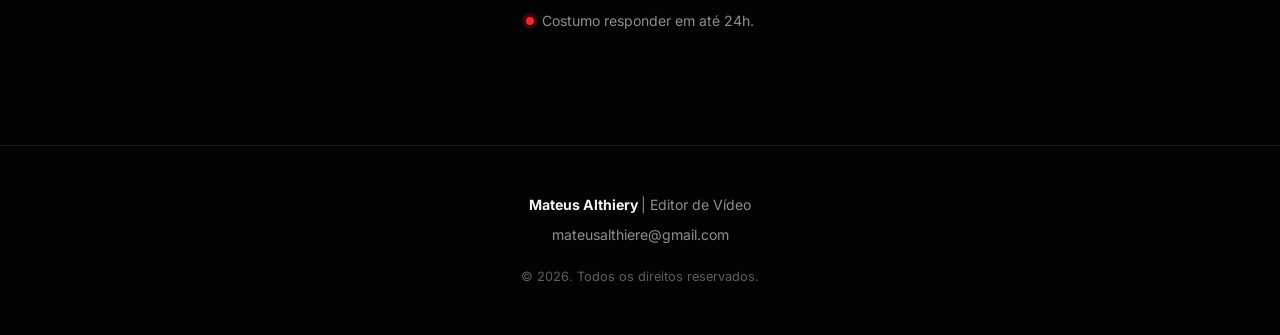
==== commit 5fa886c7: "fix: usuario do Discord e brilho do player visivel Entra o usuario meltheux133 no lugar do placehold" ====
--- a/index.html
+++ b/index.html
@@ -16,6 +16,13 @@
   <meta property="og:description" content="Edição de vídeo para criadores de conteúdo e empresas.">
   <meta property="og:locale" content="pt_BR">
   <meta name="twitter:card" content="summary_large_image">
+
+  <!-- favicon.ico fica na raiz de propósito: é o caminho que o navegador
+       pede sozinho, mesmo sem tag nenhuma, e serve de rede de segurança
+       para quem ignora o PNG ou já guardou em cache que o site não tinha. -->
+  <link rel="icon" href="favicon.ico" sizes="32x32">
+  <link rel="icon" href="assets/favicon-32.png" sizes="32x32" type="image/png">
+  <link rel="apple-touch-icon" href="assets/apple-touch-icon.png">
 
   <link rel="preconnect" href="https://fonts.googleapis.com">
   <link rel="preconnect" href="https://fonts.gstatic.com" crossorigin>
@@ -334,12 +341,12 @@
             <span class="contact-sub">@mateus_althiery</span>
           </a>
 
-          <button class="contact-card is-discord reveal" type="button" data-copy="SEU_USUARIO_DISCORD">
+          <button class="contact-card is-discord reveal" type="button" data-copy="meltheux133">
             <span class="contact-icon icon-discord" aria-hidden="true">
               <svg viewBox="0 0 24 24"><path fill="#fff" d="M20.32 4.37a19.79 19.79 0 0 0-4.89-1.51.07.07 0 0 0-.7.04c-.22.37-.45.86-.61 1.25a18.27 18.27 0 0 0-5.49 0c-.16-.4-.4-.88-.62-1.25a.08.08 0 0 0-.08-.04 19.74 19.74 0 0 0-4.88 1.51.07.07 0 0 0-.4.03C.53 9.05-.32 13.58.1 18.06c0 .02.01.04.03.05a19.9 19.9 0 0 0 5.99 3.03.08.08 0 0 0 .09-.03c.46-.63.87-1.3 1.22-1.99a.08.08 0 0 0-.04-.11 13.1 13.1 0 0 1-1.87-.89.08.08 0 0 1 0-.13l.37-.29a.07.07 0 0 1 .08-.01 14.19 14.19 0 0 0 12.06 0 .07.07 0 0 1 .08.01l.37.29a.08.08 0 0 1 0 .13c-.6.35-1.22.65-1.88.89a.08.08 0 0 0-.4.11c.36.7.77 1.36 1.22 1.99a.08.08 0 0 0 .09.03 19.84 19.84 0 0 0 6-3.03.08.08 0 0 0 .03-.05c.5-5.18-.84-9.68-3.55-13.66a.06.06 0 0 0-.03-.03M8.02 15.33c-1.18 0-2.16-1.08-2.16-2.42 0-1.33.96-2.42 2.16-2.42 1.21 0 2.18 1.1 2.16 2.42 0 1.34-.96 2.42-2.16 2.42m7.97 0c-1.18 0-2.16-1.08-2.16-2.42 0-1.33.96-2.42 2.16-2.42 1.21 0 2.18 1.1 2.16 2.42 0 1.34-.95 2.42-2.16 2.42"/></svg>
             </span>
             <span class="contact-name">Discord</span>
-            <span class="contact-sub">SEU_USUARIO_DISCORD</span>
+            <span class="contact-sub">meltheux133</span>
             <span class="copied-flag">Copiado!</span>
           </button>
         </div>
--- a/styles.css
+++ b/styles.css
@@ -961,20 +961,24 @@
    repintar. Animar box-shadow ou filter aqui custaria caro. */
 .lightbox-glow {
   position: absolute;
-  inset: -6%;
+  /* precisa vazar bem além do player: com o brilho quase colado na borda,
+     o desfoque comia o halo e ele sumia contra o fundo escuro */
+  inset: -14%;
   z-index: 0;
   border-radius: var(--radius-lg);
-  background: radial-gradient(ellipse at center, var(--color-accent), transparent 72%);
-  filter: blur(46px);
+  background: radial-gradient(ellipse at center, var(--color-accent), transparent 70%);
+  filter: blur(52px);
   pointer-events: none;
   will-change: opacity, transform;
-  opacity: calc(0.18 + var(--glow-intensity, 0) * 0.62);
-  transform: scale(calc(1 + var(--glow-intensity, 0) * 0.09));
+  /* a base é o brilho parado, visível mesmo sem envelope de áudio; o
+     restante é o que pulsa com a fala */
+  opacity: calc(0.55 + var(--glow-intensity, 0) * 0.45);
+  transform: scale(calc(1 + var(--glow-intensity, 0) * 0.07));
 }
 
 @media (prefers-reduced-motion: reduce) {
   .lightbox-glow {
-    opacity: 0.3;
+    opacity: 0.55;
     transform: none;
   }
 }
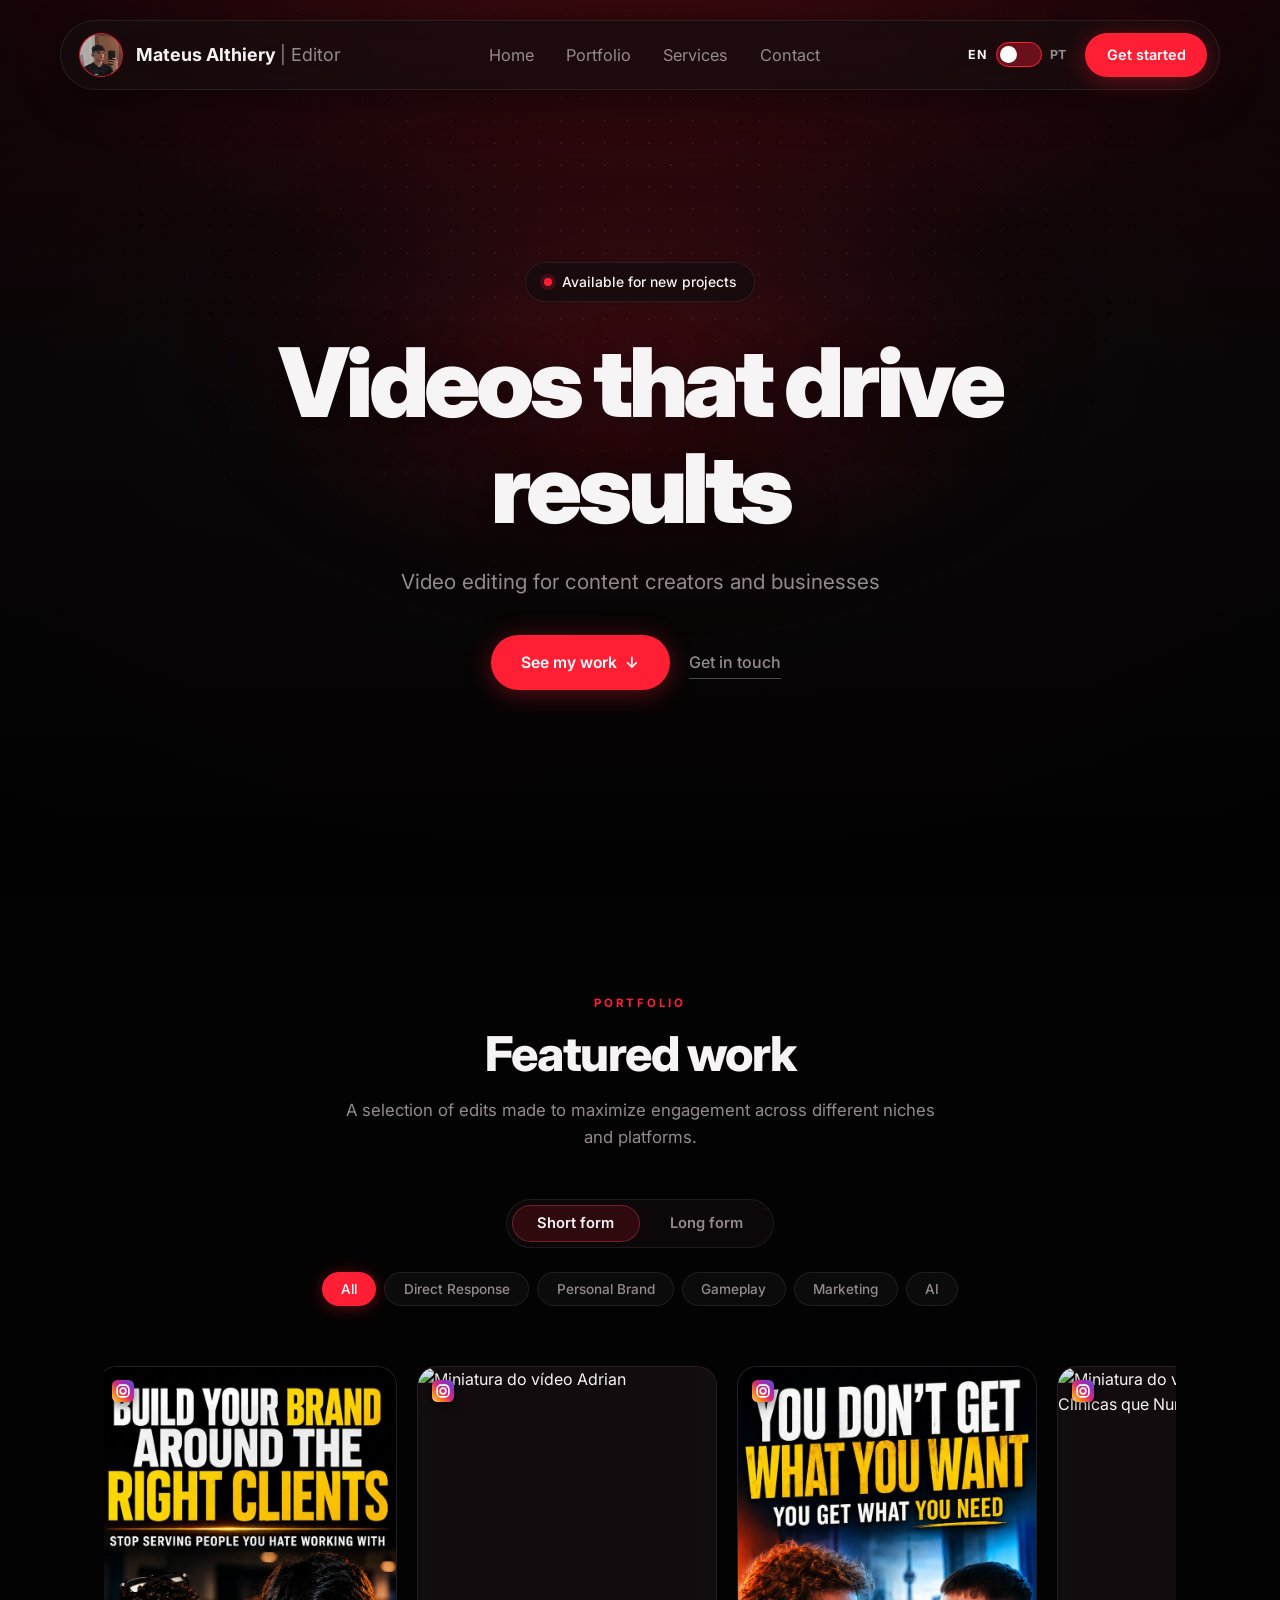
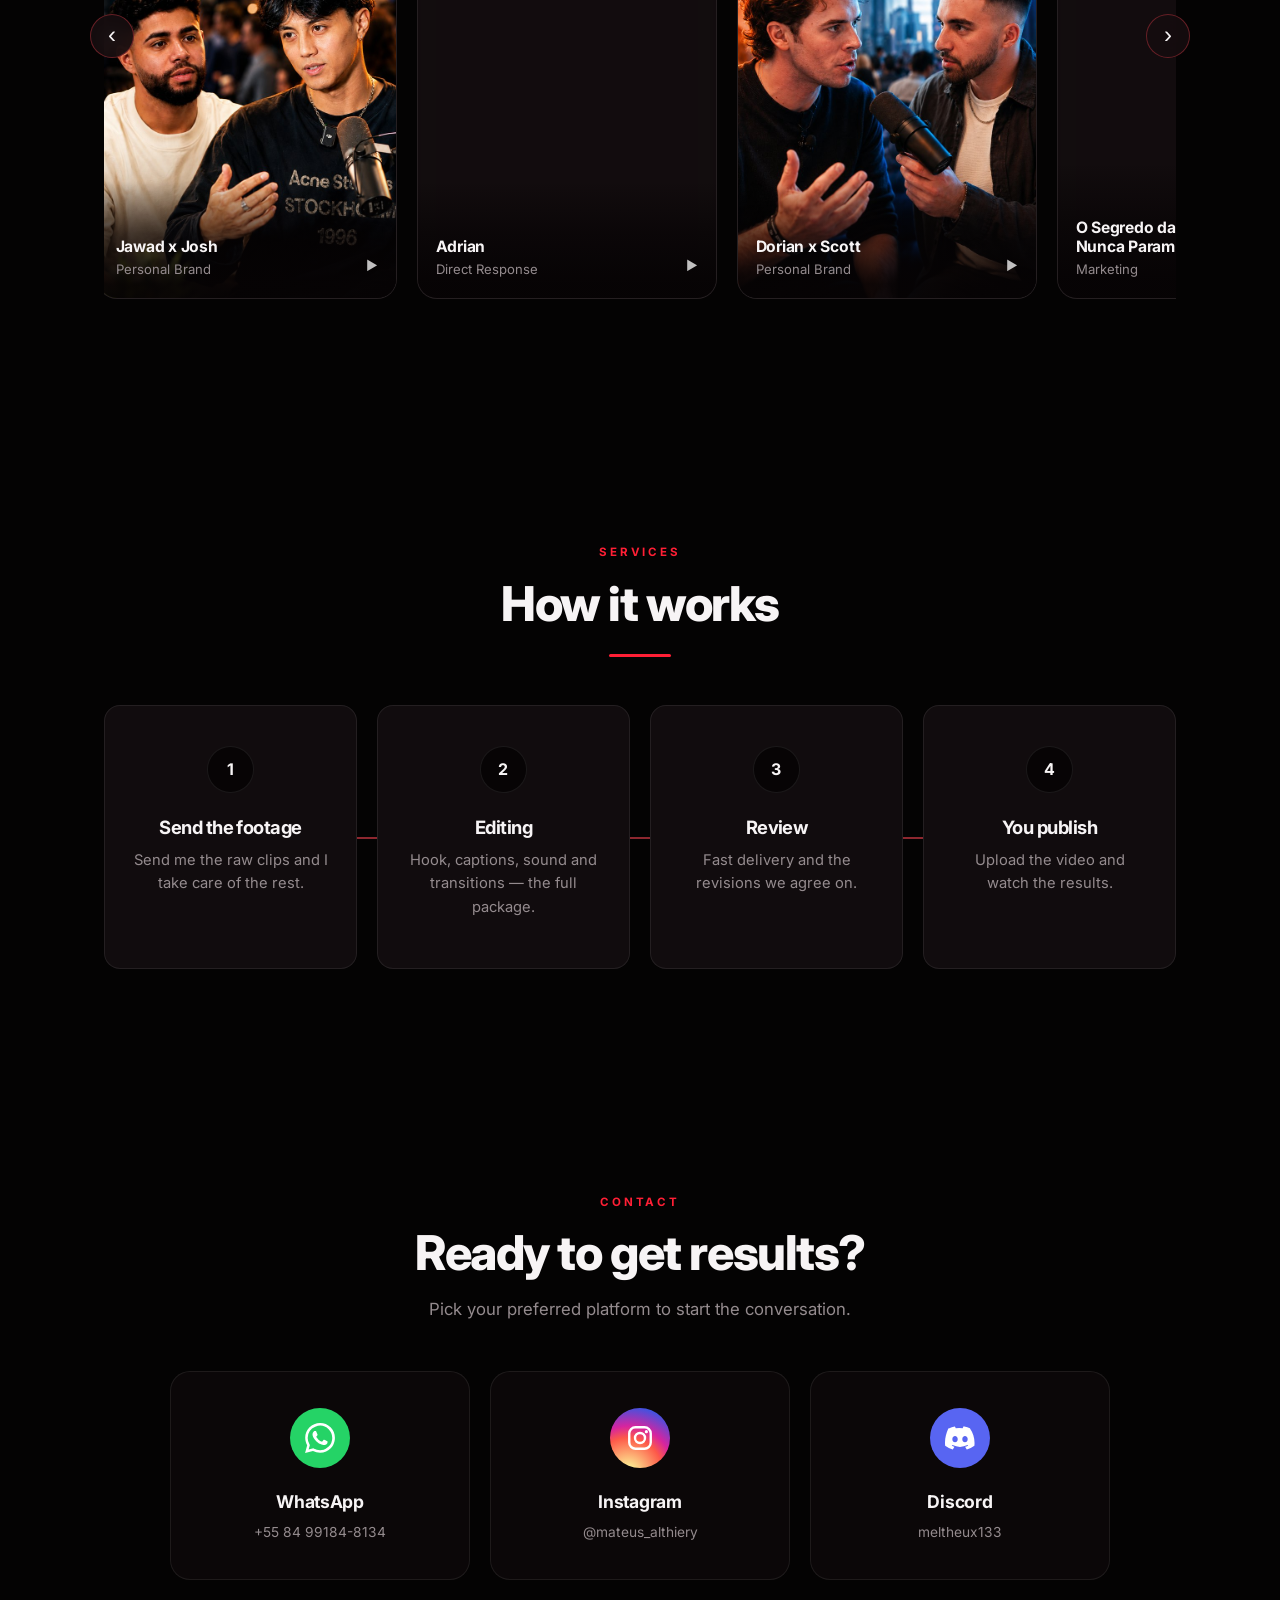
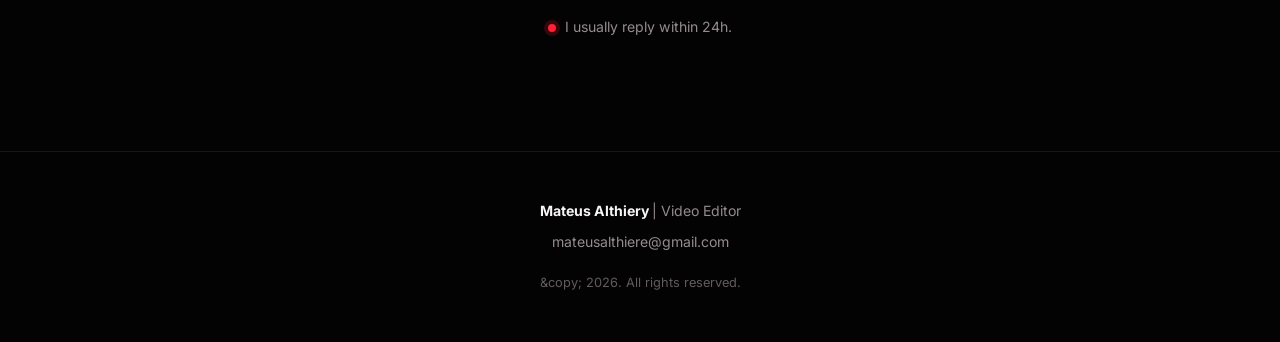
==== commit 694d419d: "feat: alternador PT/EN e navbar maior Navbar cresce: altura de ~54px para 70px, avatar de 34px para " ====
--- a/index.html
+++ b/index.html
@@ -48,16 +48,23 @@
   <header class="site-header">
     <nav class="navbar">
       <a href="#home" class="logo">
-        <img class="logo-mark" src="assets/avatar.jpg" alt="Foto de Mateus Althiery" width="34" height="34">
+        <img class="logo-mark" src="assets/avatar.jpg" alt="Foto de Mateus Althiery" width="44" height="44">
         <span class="logo-text">Mateus Althiery <span class="logo-tag">| Editor</span></span>
       </a>
       <ul class="nav-links">
-        <li><a href="#home">Início</a></li>
-        <li><a href="#portfolio">Portfólio</a></li>
-        <li><a href="#services">Serviços</a></li>
-        <li><a href="#contact">Contato</a></li>
+        <li><a href="#home" data-i18n="nav.home">Início</a></li>
+        <li><a href="#portfolio" data-i18n="nav.portfolio">Portfólio</a></li>
+        <li><a href="#services" data-i18n="nav.services">Serviços</a></li>
+        <li><a href="#contact" data-i18n="nav.contact">Contato</a></li>
       </ul>
-      <a href="#contact" class="btn btn-primary btn-sm">Começar</a>
+      <div class="nav-end">
+        <button class="lang-switch" type="button" role="switch" aria-checked="false" aria-label="Mudar idioma para inglês">
+          <span class="lang-label" data-lang="en">EN</span>
+          <span class="lang-track"><span class="lang-knob"></span></span>
+          <span class="lang-label is-on" data-lang="pt">PT</span>
+        </button>
+        <a href="#contact" class="btn btn-primary btn-sm" data-i18n="nav.cta">Começar</a>
+      </div>
     </nav>
   </header>
 
@@ -65,45 +72,45 @@
     <section id="home" class="hero">
       <div class="hero-glow" aria-hidden="true"></div>
       <div class="container hero-inner">
-        <p class="hero-badge reveal"><span class="badge-dot"></span>Disponível para novos projetos</p>
-        <h1 class="reveal">Vídeos que geram<br>resultados</h1>
-        <p class="hero-subtitle reveal">Edição de vídeo para criadores de conteúdo e empresas</p>
+        <p class="hero-badge reveal"><span class="badge-dot"></span><span data-i18n="hero.badge">Disponível para novos projetos</span></p>
+        <h1 class="reveal" data-i18n-html="hero.title">Vídeos que geram<br>resultados</h1>
+        <p class="hero-subtitle reveal" data-i18n="hero.subtitle">Edição de vídeo para criadores de conteúdo e empresas</p>
         <div class="hero-actions reveal">
-          <a href="#portfolio" class="btn btn-primary">Veja meu trabalho <span class="arrow">↓</span></a>
-          <a href="#contact" class="btn-link">Entre em contato</a>
+          <a href="#portfolio" class="btn btn-primary"><span data-i18n="hero.cta1">Veja meu trabalho</span> <span class="arrow">↓</span></a>
+          <a href="#contact" class="btn-link" data-i18n="hero.cta2">Entre em contato</a>
         </div>
       </div>
     </section>
 
     <section id="portfolio" class="portfolio">
       <div class="container">
-        <p class="eyebrow reveal">PORTFÓLIO</p>
-        <h2 class="reveal">Trabalhos em destaque</h2>
-        <p class="section-subtitle reveal">Uma seleção de edições feitas para maximizar o engajamento em diferentes nichos e plataformas.</p>
+        <p class="eyebrow reveal" data-i18n="portfolio.eyebrow">PORTFÓLIO</p>
+        <h2 class="reveal" data-i18n="portfolio.title">Trabalhos em destaque</h2>
+        <p class="section-subtitle reveal" data-i18n="portfolio.subtitle">Uma seleção de edições feitas para maximizar o engajamento em diferentes nichos e plataformas.</p>
 
         <div class="format-toggle reveal" role="tablist" aria-label="Formato dos vídeos">
-          <button class="format-btn is-active" data-format="short" role="tab" aria-selected="true">Vídeos curtos</button>
-          <button class="format-btn" data-format="long" role="tab" aria-selected="false">Vídeos longos</button>
+          <button class="format-btn is-active" data-format="short" role="tab" aria-selected="true" data-i18n="format.short">Vídeos curtos</button>
+          <button class="format-btn" data-format="long" role="tab" aria-selected="false" data-i18n="format.long">Vídeos longos</button>
         </div>
 
         <div class="cat-filters reveal" data-for="short">
-          <button class="filter-btn is-active" data-cat="all">Todos</button>
-          <button class="filter-btn" data-cat="direct-response">Direct Response</button>
-          <button class="filter-btn" data-cat="personal-brand">Personal Brand</button>
-          <button class="filter-btn" data-cat="gameplay">Gameplay</button>
-          <button class="filter-btn" data-cat="marketing">Marketing</button>
-          <button class="filter-btn" data-cat="ia">IA</button>
+          <button class="filter-btn is-active" data-cat="all" data-i18n="cat.all">Todos</button>
+          <button class="filter-btn" data-cat="direct-response" data-i18n="cat.direct-response">Direct Response</button>
+          <button class="filter-btn" data-cat="personal-brand" data-i18n="cat.personal-brand">Personal Brand</button>
+          <button class="filter-btn" data-cat="gameplay" data-i18n="cat.gameplay">Gameplay</button>
+          <button class="filter-btn" data-cat="marketing" data-i18n="cat.marketing">Marketing</button>
+          <button class="filter-btn" data-cat="ia" data-i18n="cat.ia">IA</button>
         </div>
 
         <div class="cat-filters reveal" data-for="long" hidden>
-          <button class="filter-btn is-active" data-cat="all">Todos</button>
-          <button class="filter-btn" data-cat="business">Business</button>
-          <button class="filter-btn" data-cat="tech">Tech</button>
+          <button class="filter-btn is-active" data-cat="all" data-i18n="cat.all">Todos</button>
+          <button class="filter-btn" data-cat="business" data-i18n="cat.business">Business</button>
+          <button class="filter-btn" data-cat="tech" data-i18n="cat.tech">Tech</button>
         </div>
 
         <div class="carousel">
-          <button class="rail-nav prev" type="button" aria-label="Ver trabalhos anteriores">‹</button>
-          <button class="rail-nav next" type="button" aria-label="Ver próximos trabalhos">›</button>
+          <button class="rail-nav prev" type="button" aria-label="Ver trabalhos anteriores" data-i18n-aria="nav.prev">‹</button>
+          <button class="rail-nav next" type="button" aria-label="Ver próximos trabalhos" data-i18n-aria="nav.next">›</button>
           <div class="portfolio-grid mode-short" tabindex="0" role="group" aria-label="Trabalhos em destaque">
           <!-- Vídeos curtos -->
           <article class="portfolio-item" data-format="short" data-cat="personal-brand">
@@ -240,7 +247,7 @@
               <span class="yt-badge ig-badge" aria-hidden="true"><svg viewBox="0 0 24 24"><rect width="24" height="24" rx="6" fill="url(#ig-grad)"/><rect x="5.6" y="5.6" width="12.8" height="12.8" rx="4" fill="none" stroke="#fff" stroke-width="1.7"/><circle cx="12" cy="12" r="3.15" fill="none" stroke="#fff" stroke-width="1.7"/><circle cx="16.7" cy="7.4" r="1.05" fill="#fff"/></svg></span>
               <span class="card-overlay">
                 <h3 class="card-title">Donos de Empresa e Editores de Vídeo</h3>
-                <span class="card-cat">IA</span>
+                <span class="card-cat" data-i18n="cat.ia">IA</span>
               </span>
               <span class="play-cue" aria-hidden="true">▶</span>
             </a>
@@ -292,28 +299,28 @@
 
     <section id="services" class="services">
       <div class="container">
-        <p class="eyebrow reveal">SERVIÇOS</p>
-        <h2 class="reveal">Como funciona</h2>
+        <p class="eyebrow reveal" data-i18n="services.eyebrow">SERVIÇOS</p>
+        <h2 class="reveal" data-i18n="services.title">Como funciona</h2>
         <div class="steps reveal">
           <div class="step">
             <span class="step-number">1</span>
-            <h3>Envie o material</h3>
-            <p>Me envie os clipes brutos e eu cuido do resto.</p>
+            <h3 data-i18n="step1.title">Envie o material</h3>
+            <p data-i18n="step1.desc">Me envie os clipes brutos e eu cuido do resto.</p>
           </div>
           <div class="step">
             <span class="step-number">2</span>
-            <h3>Edição</h3>
-            <p>Gancho, legendas, som e transições — o pacote completo.</p>
+            <h3 data-i18n="step2.title">Edição</h3>
+            <p data-i18n="step2.desc">Gancho, legendas, som e transições — o pacote completo.</p>
           </div>
           <div class="step">
             <span class="step-number">3</span>
-            <h3>Revisão</h3>
-            <p>Entrega rápida e revisões combinadas.</p>
+            <h3 data-i18n="step3.title">Revisão</h3>
+            <p data-i18n="step3.desc">Entrega rápida e revisões combinadas.</p>
           </div>
           <div class="step">
             <span class="step-number">4</span>
-            <h3>Você publica</h3>
-            <p>Suba o vídeo e acompanhe os resultados.</p>
+            <h3 data-i18n="step4.title">Você publica</h3>
+            <p data-i18n="step4.desc">Suba o vídeo e acompanhe os resultados.</p>
           </div>
         </div>
       </div>
@@ -321,9 +328,9 @@
 
     <section id="contact" class="contact">
       <div class="container">
-        <p class="eyebrow reveal">CONTATO</p>
-        <h2 class="reveal">Pronto para ter resultados?</h2>
-        <p class="section-subtitle reveal">Escolha a plataforma de sua preferência para iniciar a conversa.</p>
+        <p class="eyebrow reveal" data-i18n="contact.eyebrow">CONTATO</p>
+        <h2 class="reveal" data-i18n="contact.title">Pronto para ter resultados?</h2>
+        <p class="section-subtitle reveal" data-i18n="contact.subtitle">Escolha a plataforma de sua preferência para iniciar a conversa.</p>
         <div class="contact-cards">
           <a class="contact-card is-whatsapp reveal" href="https://wa.me/5584991848134" target="_blank" rel="noopener">
             <span class="contact-icon icon-whatsapp" aria-hidden="true">
@@ -347,27 +354,27 @@
             </span>
             <span class="contact-name">Discord</span>
             <span class="contact-sub">meltheux133</span>
-            <span class="copied-flag">Copiado!</span>
+            <span class="copied-flag" data-i18n="contact.copied">Copiado!</span>
           </button>
         </div>
         <p class="visually-hidden" role="status" aria-live="polite" id="copy-status"></p>
-        <p class="contact-note reveal"><span class="badge-dot"></span>Costumo responder em até 24h.</p>
+        <p class="contact-note reveal"><span class="badge-dot"></span><span data-i18n="contact.note">Costumo responder em até 24h.</span></p>
       </div>
     </section>
   </main>
 
   <footer class="site-footer">
     <div class="container">
-      <p class="footer-name">Mateus Althiery <span class="logo-tag">| Editor de Vídeo</span></p>
+      <p class="footer-name">Mateus Althiery <span class="logo-tag" data-i18n="footer.role">| Editor de Vídeo</span></p>
       <p><a href="mailto:mateusalthiere@gmail.com">mateusalthiere@gmail.com</a></p>
-      <p class="footer-copy">&copy; 2026. Todos os direitos reservados.</p>
+      <p class="footer-copy" data-i18n="footer.rights">&copy; 2026. Todos os direitos reservados.</p>
     </div>
   </footer>
 
   <div class="lightbox" id="lightbox" hidden>
     <div class="lightbox-backdrop" data-close></div>
     <div class="lightbox-panel" role="dialog" aria-modal="true" aria-labelledby="lightbox-title">
-      <button class="lightbox-close" type="button" data-close aria-label="Fechar vídeo">✕</button>
+      <button class="lightbox-close" type="button" data-close aria-label="Fechar vídeo" data-i18n-aria="lightbox.close">✕</button>
       <div class="lightbox-stage">
         <div class="lightbox-glow" aria-hidden="true"></div>
         <div class="lightbox-frame">
--- a/styles.css
+++ b/styles.css
@@ -178,13 +178,13 @@
 }
 
 .navbar {
-  max-width: 1020px;
+  max-width: 1160px;
   margin: 0 auto;
   display: flex;
   align-items: center;
   justify-content: space-between;
   gap: 2rem;
-  padding: 0.55rem 0.55rem 0.55rem 0.9rem;
+  padding: 0.75rem 0.75rem 0.75rem 1.1rem;
   background: rgba(20, 12, 14, 0.75);
   backdrop-filter: blur(16px) saturate(140%);
   -webkit-backdrop-filter: blur(16px) saturate(140%);
@@ -196,15 +196,15 @@
 .logo {
   display: flex;
   align-items: center;
-  gap: 0.7rem;
+  gap: 0.85rem;
   font-weight: 700;
-  font-size: 1rem;
+  font-size: 1.12rem;
   white-space: nowrap;
 }
 
 .logo-mark {
-  width: 34px;
-  height: 34px;
+  width: 44px;
+  height: 44px;
   border-radius: 50%;
   object-fit: cover;
   flex-shrink: 0;
@@ -221,10 +221,78 @@
 
 .nav-links {
   display: flex;
-  gap: 1.75rem;
+  gap: 2rem;
   list-style: none;
-  font-size: 0.94rem;
-  color: var(--color-text-muted);
+  font-size: 1.02rem;
+  color: var(--color-text-muted);
+}
+
+.nav-end {
+  display: flex;
+  align-items: center;
+  gap: 1.1rem;
+}
+
+/* --- Alternador de idioma --- */
+.lang-switch {
+  display: flex;
+  align-items: center;
+  gap: 0.5rem;
+  padding: 0;
+  border: 0;
+  background: none;
+  font-family: inherit;
+  cursor: pointer;
+}
+
+.lang-label {
+  font-size: 0.78rem;
+  font-weight: 700;
+  letter-spacing: 0.06em;
+  color: var(--color-text-muted);
+  transition: color 0.25s var(--ease);
+}
+
+.lang-label.is-on {
+  color: var(--color-text);
+}
+
+.lang-track {
+  position: relative;
+  width: 46px;
+  height: 25px;
+  border-radius: var(--radius-full);
+  background: rgba(255, 255, 255, 0.12);
+  border: 1px solid var(--color-border);
+  transition: background 0.25s var(--ease);
+}
+
+.lang-switch.is-en .lang-track {
+  background: rgba(255, 31, 53, 0.35);
+  border-color: var(--color-accent);
+}
+
+.lang-knob {
+  position: absolute;
+  top: 50%;
+  /* parado à direita = PT, que é o idioma padrão do site */
+  right: 3px;
+  width: 17px;
+  height: 17px;
+  margin-top: -8.5px;
+  border-radius: 50%;
+  background: #fff;
+  transition: transform 0.28s var(--ease);
+}
+
+.lang-switch.is-en .lang-knob {
+  transform: translateX(-21px);
+}
+
+.lang-switch:focus-visible {
+  outline: 2px solid var(--color-accent);
+  outline-offset: 4px;
+  border-radius: var(--radius-full);
 }
 
 .nav-links a {
@@ -1060,8 +1128,14 @@
 
 @media (max-width: 640px) {
   section { padding: 5rem 0; }
-  .logo-text { font-size: 0.92rem; }
-  .logo-tag { display: none; }
+  /* avatar + alternador + botão já ocupam a barra inteira; com o nome
+     junto, o botão passava da borda */
+  .logo-text { display: none; }
+  .navbar { padding-left: 0.75rem; gap: 0.75rem; }
+  .nav-end { gap: 0.7rem; }
+  .lang-track { width: 40px; height: 22px; }
+  .lang-knob { width: 15px; height: 15px; margin-top: -7.5px; }
+  .lang-switch.is-en .lang-knob { transform: translateX(-18px); }
   /* No celular o carrossel rola com o dedo; as setas só atrapalhariam */
   .rail-nav { display: none; }
   .portfolio-grid { gap: 0.85rem; }
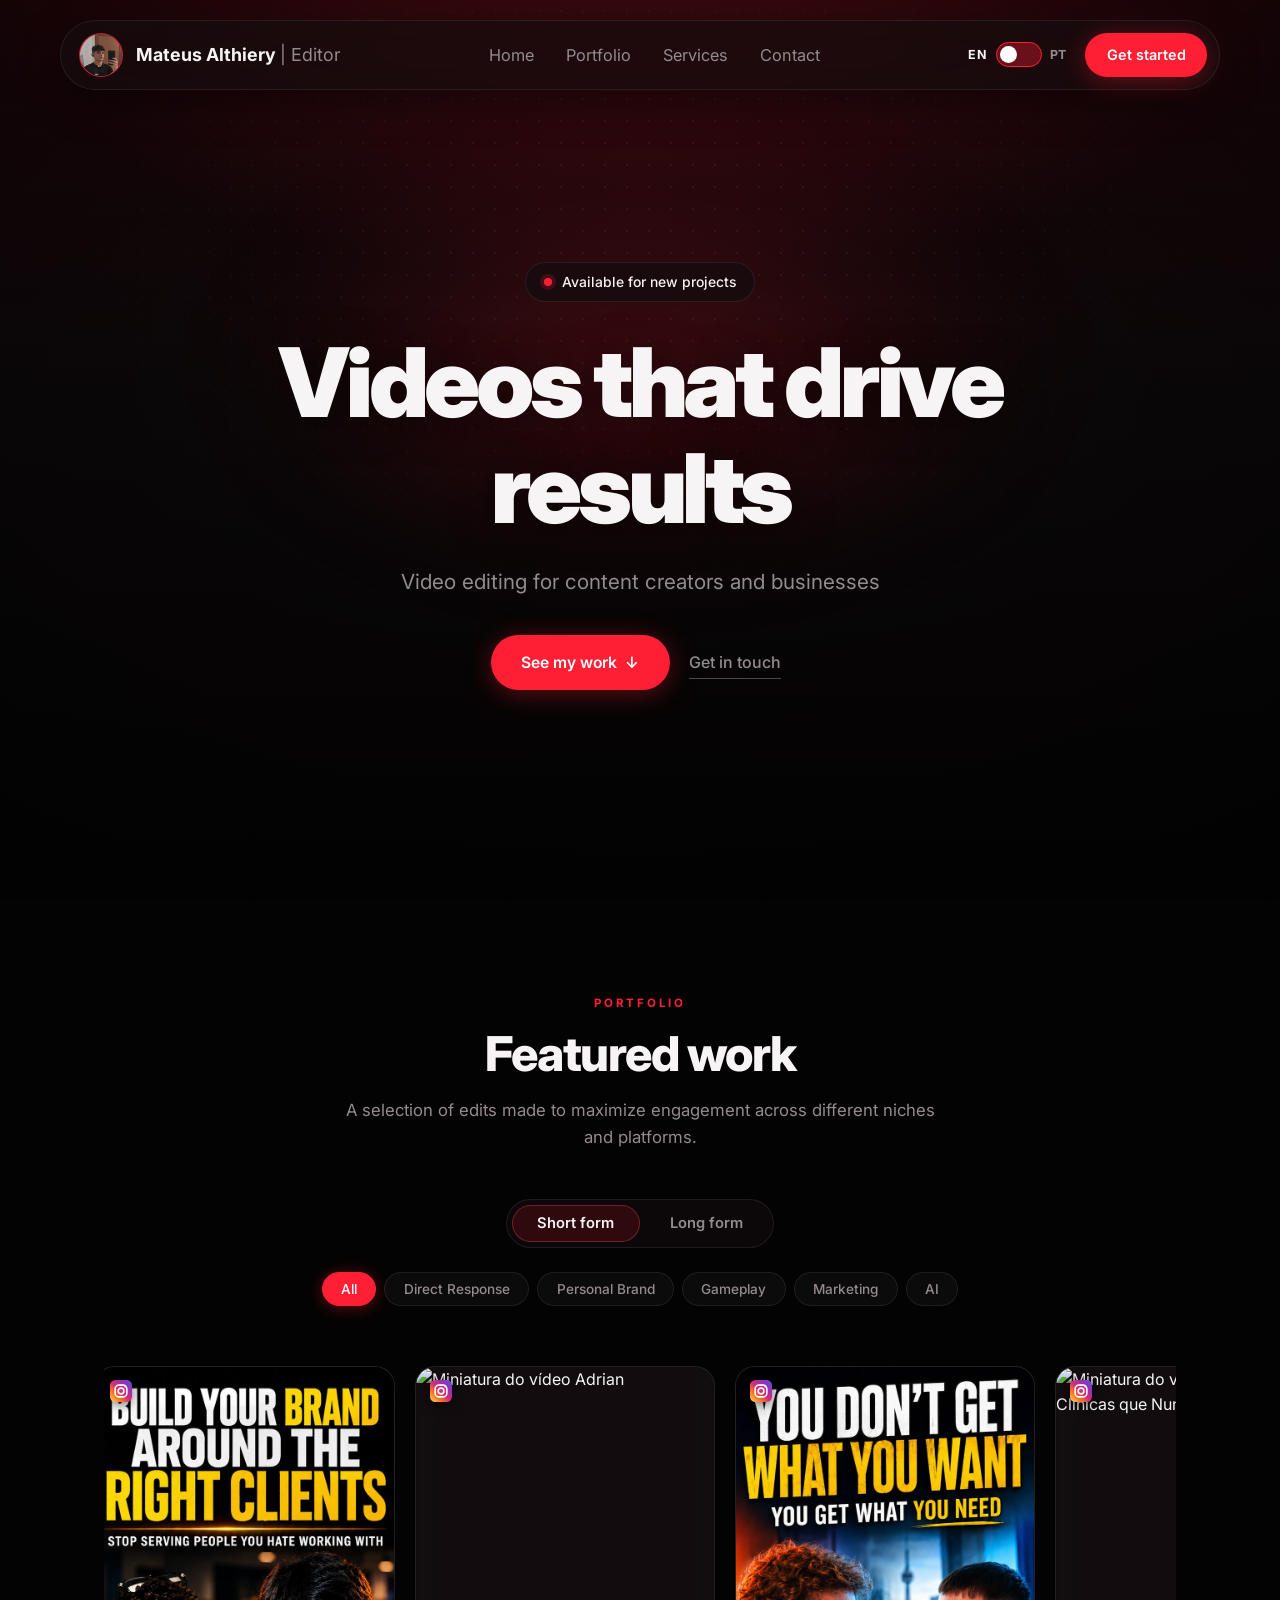
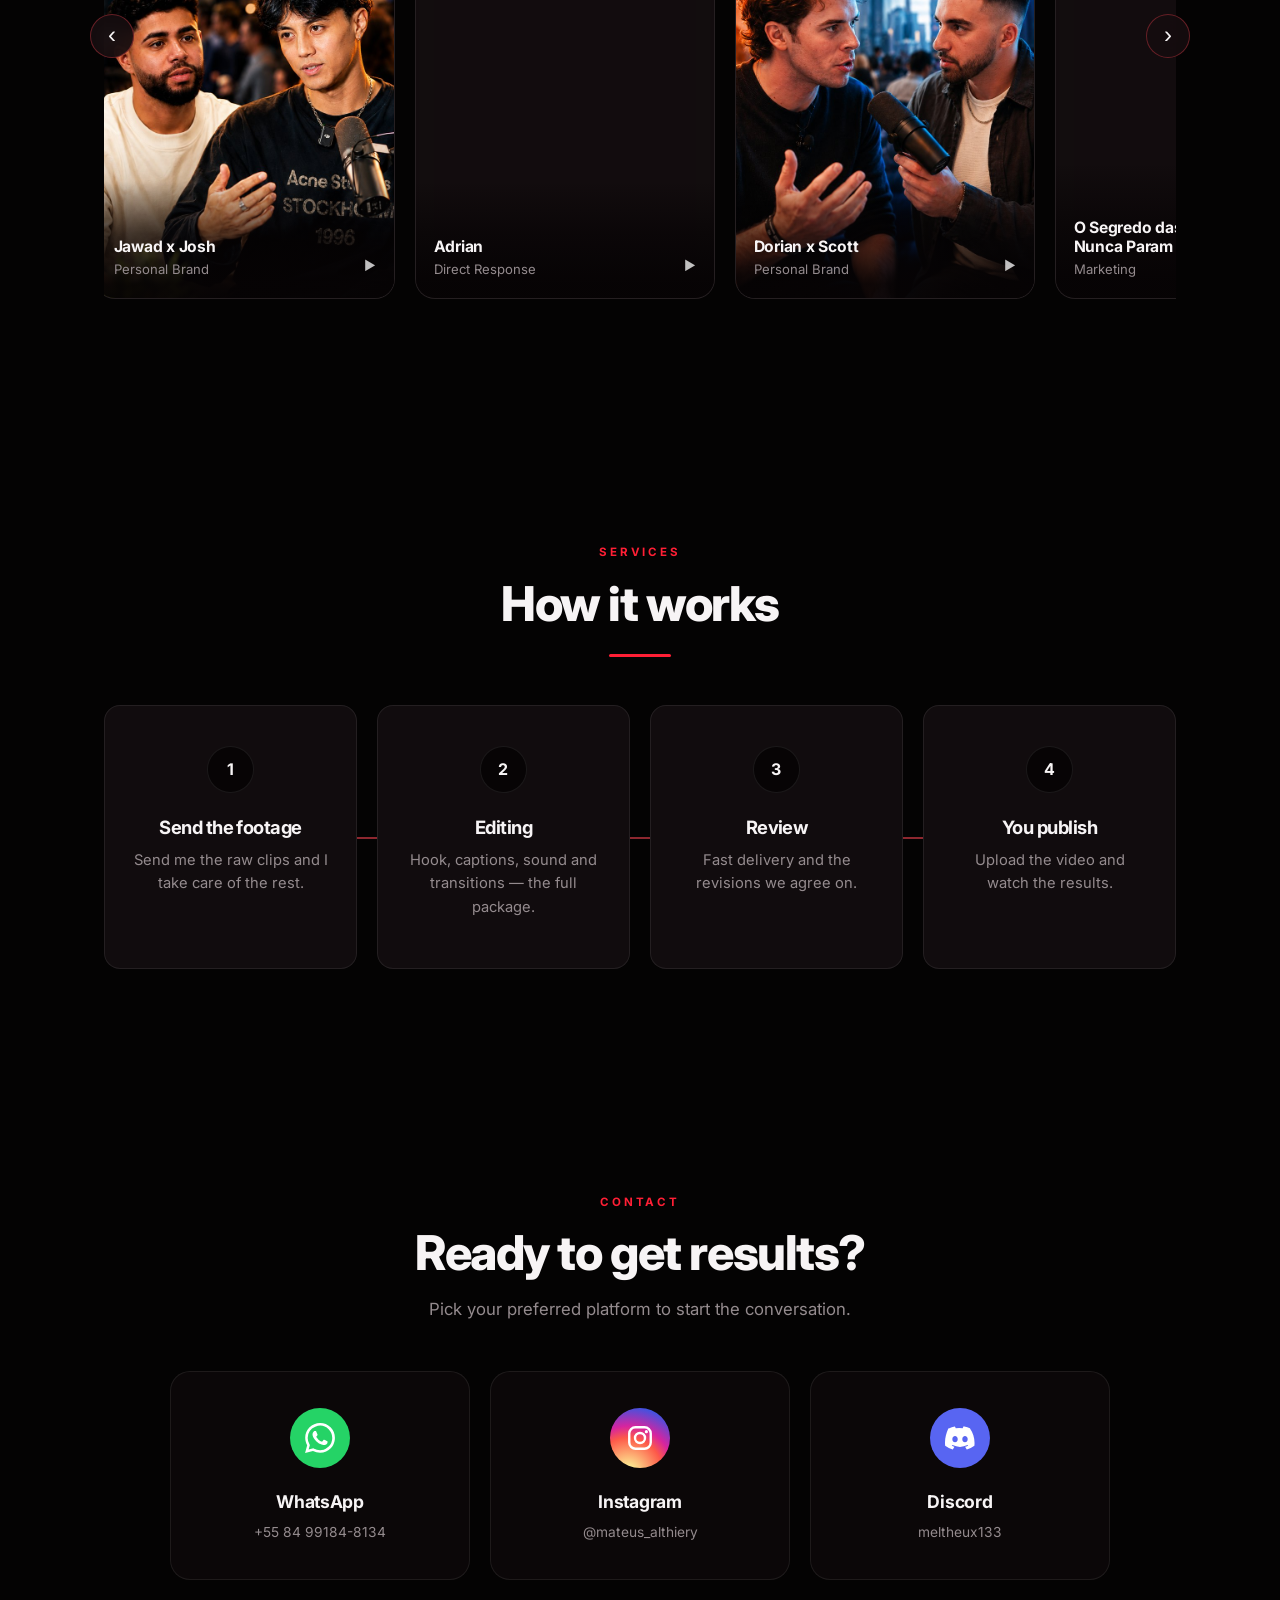
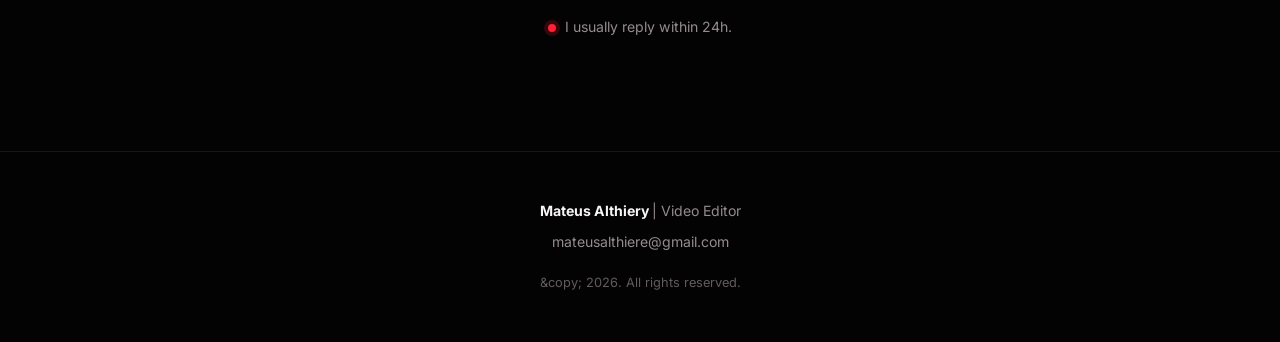
==== commit e3600af6: "build: versao nos links de CSS e JS contra cache do navegador Tres vezes nesta sessao uma correcao p" ====
--- a/index.html
+++ b/index.html
@@ -27,7 +27,7 @@
   <link rel="preconnect" href="https://fonts.googleapis.com">
   <link rel="preconnect" href="https://fonts.gstatic.com" crossorigin>
   <link href="https://fonts.googleapis.com/css2?family=Inter:wght@400;500;600;700;800;900&display=swap" rel="stylesheet">
-  <link rel="stylesheet" href="styles.css">
+  <link rel="stylesheet" href="styles.css?v=msxe402l">
 </head>
 <body>
   <div class="page-bg" aria-hidden="true"></div>
@@ -380,6 +380,21 @@
         <div class="lightbox-frame">
           <div id="lightbox-mount"></div>
         </div>
+        <!-- Controles próprios por cima do vídeo. Também servem de escudo:
+             sem o ponteiro chegar no iframe, o YouTube não mostra a barra
+             dele durante a reprodução. -->
+        <div class="player-ui" id="player-ui">
+          <button class="player-hit" type="button" aria-label="Pausar vídeo"></button>
+          <div class="player-bar">
+            <button class="player-toggle" type="button" aria-label="Pausar vídeo">
+              <span class="icon-pause" aria-hidden="true"></span>
+            </button>
+            <div class="player-track" role="slider" tabindex="0" aria-label="Posição do vídeo" aria-valuemin="0" aria-valuemax="100" aria-valuenow="0">
+              <div class="player-fill"></div>
+            </div>
+            <span class="player-time">0:00</span>
+          </div>
+        </div>
       </div>
       <div class="lightbox-meta">
         <h3 class="lightbox-title" id="lightbox-title"></h3>
@@ -387,6 +402,6 @@
     </div>
   </div>
 
-  <script src="script.js"></script>
+  <script src="script.js?v=msxe402l"></script>
 </body>
 </html>
--- a/styles.css
+++ b/styles.css
@@ -1081,6 +1081,102 @@
   height: 100%;
   border: 0;
   display: block;
+}
+
+/* --- Controles próprios do player --- */
+.player-ui {
+  position: absolute;
+  inset: 0;
+  z-index: 2;
+  border-radius: var(--radius-lg);
+  overflow: hidden;
+}
+
+/* área de clique cobrindo o vídeo: alterna play e pause, e impede o
+   ponteiro de chegar ao iframe, que é o que faz o YouTube revelar a
+   barra dele */
+.player-hit {
+  position: absolute;
+  inset: 0;
+  border: 0;
+  background: none;
+  cursor: pointer;
+}
+
+.player-bar {
+  position: absolute;
+  inset: auto 0 0 0;
+  display: flex;
+  align-items: center;
+  gap: 0.75rem;
+  padding: 2.5rem 1rem 0.9rem;
+  background: linear-gradient(to top, rgba(3, 5, 11, 0.9), transparent);
+  opacity: 0;
+  transform: translateY(8px);
+  transition: opacity 0.25s var(--ease), transform 0.25s var(--ease);
+}
+
+.lightbox-stage:hover .player-bar,
+.player-ui:focus-within .player-bar {
+  opacity: 1;
+  transform: none;
+}
+
+.player-toggle {
+  display: grid;
+  place-items: center;
+  width: 30px;
+  height: 30px;
+  flex-shrink: 0;
+  border: 0;
+  border-radius: 50%;
+  background: rgba(255, 255, 255, 0.14);
+  cursor: pointer;
+  transition: background 0.2s var(--ease);
+}
+
+.player-toggle:hover {
+  background: var(--color-accent);
+}
+
+/* pausa: duas barras. play: um triângulo. Feitos em CSS para não carregar
+   ícone só por causa disso. */
+.icon-pause {
+  width: 10px;
+  height: 11px;
+  border-left: 3px solid #fff;
+  border-right: 3px solid #fff;
+}
+
+.icon-play {
+  width: 0;
+  height: 0;
+  margin-left: 2px;
+  border-left: 10px solid #fff;
+  border-top: 6px solid transparent;
+  border-bottom: 6px solid transparent;
+}
+
+.player-track {
+  flex: 1;
+  height: 4px;
+  border-radius: var(--radius-full);
+  background: rgba(255, 255, 255, 0.22);
+  cursor: pointer;
+}
+
+.player-fill {
+  width: 0;
+  height: 100%;
+  border-radius: inherit;
+  background: var(--color-accent);
+}
+
+.player-time {
+  flex-shrink: 0;
+  font-size: 0.78rem;
+  font-variant-numeric: tabular-nums;
+  color: var(--color-text);
 }
 
 .lightbox-close {
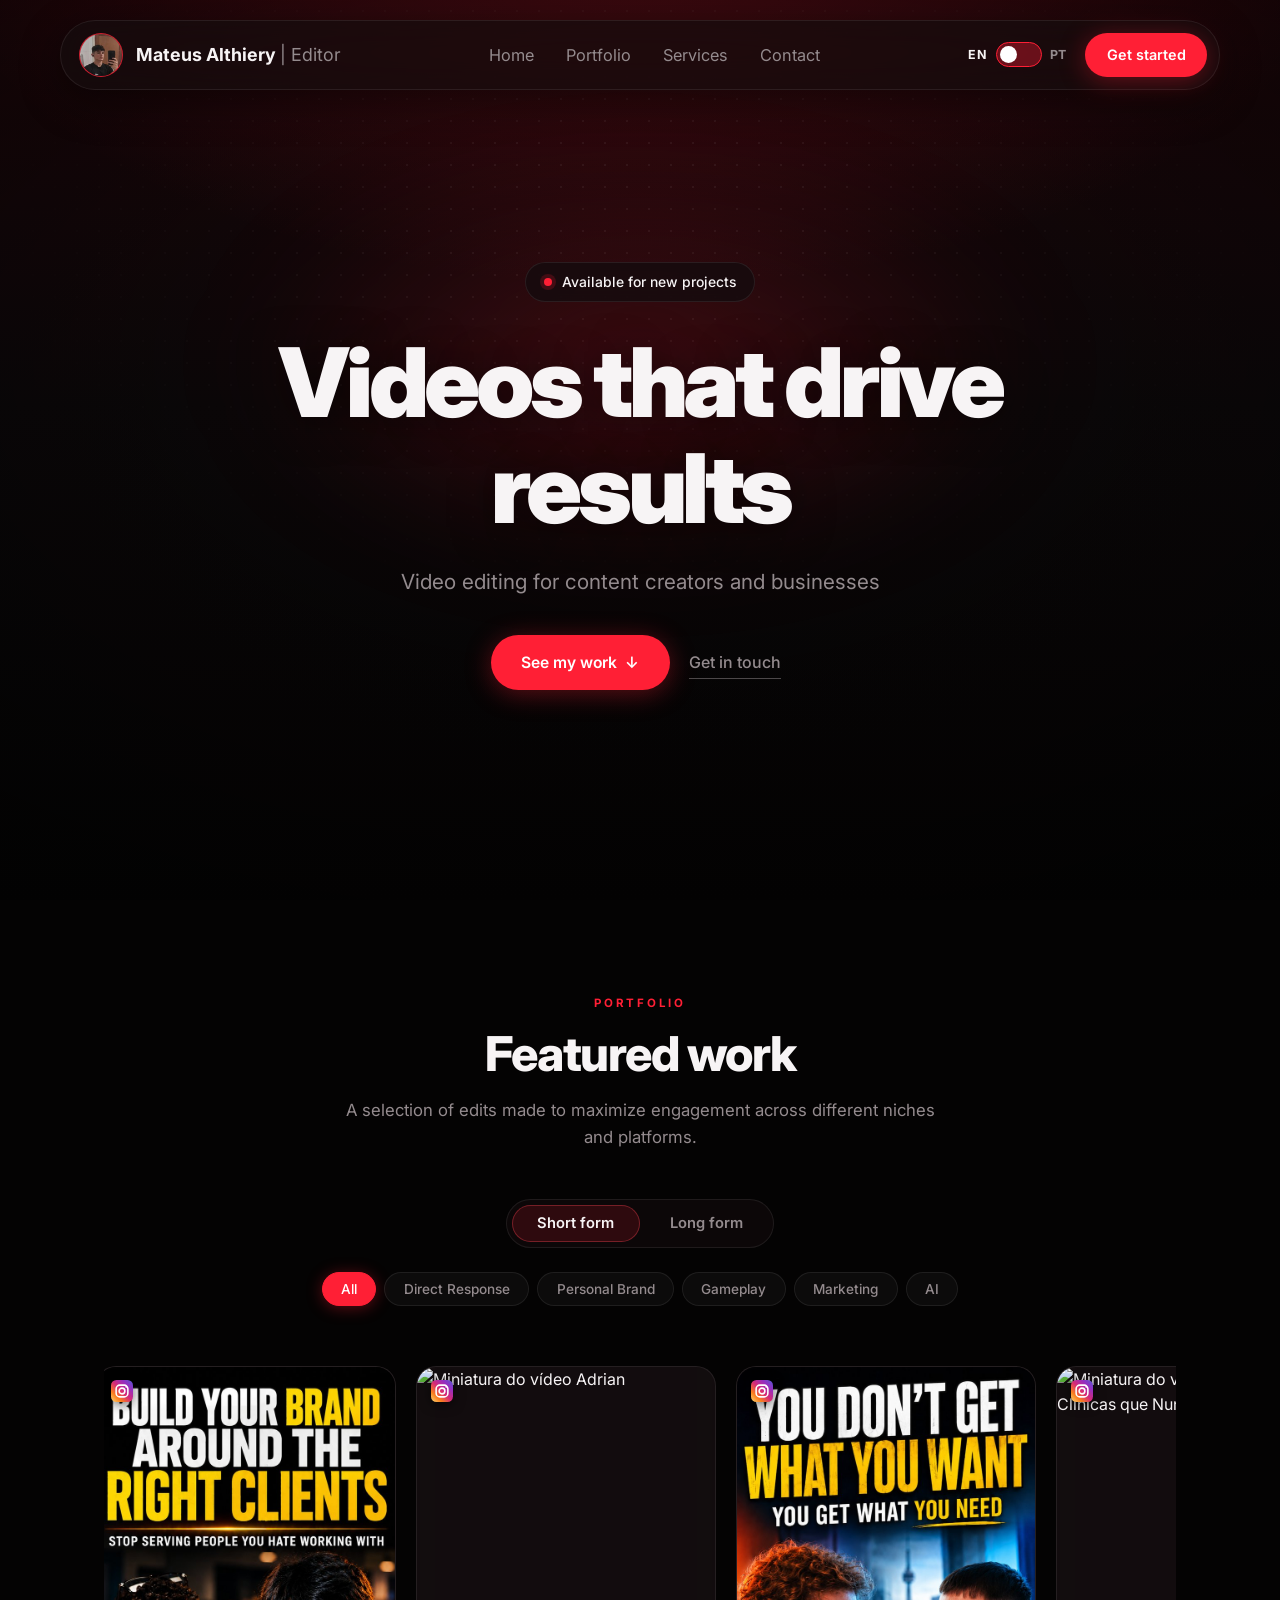
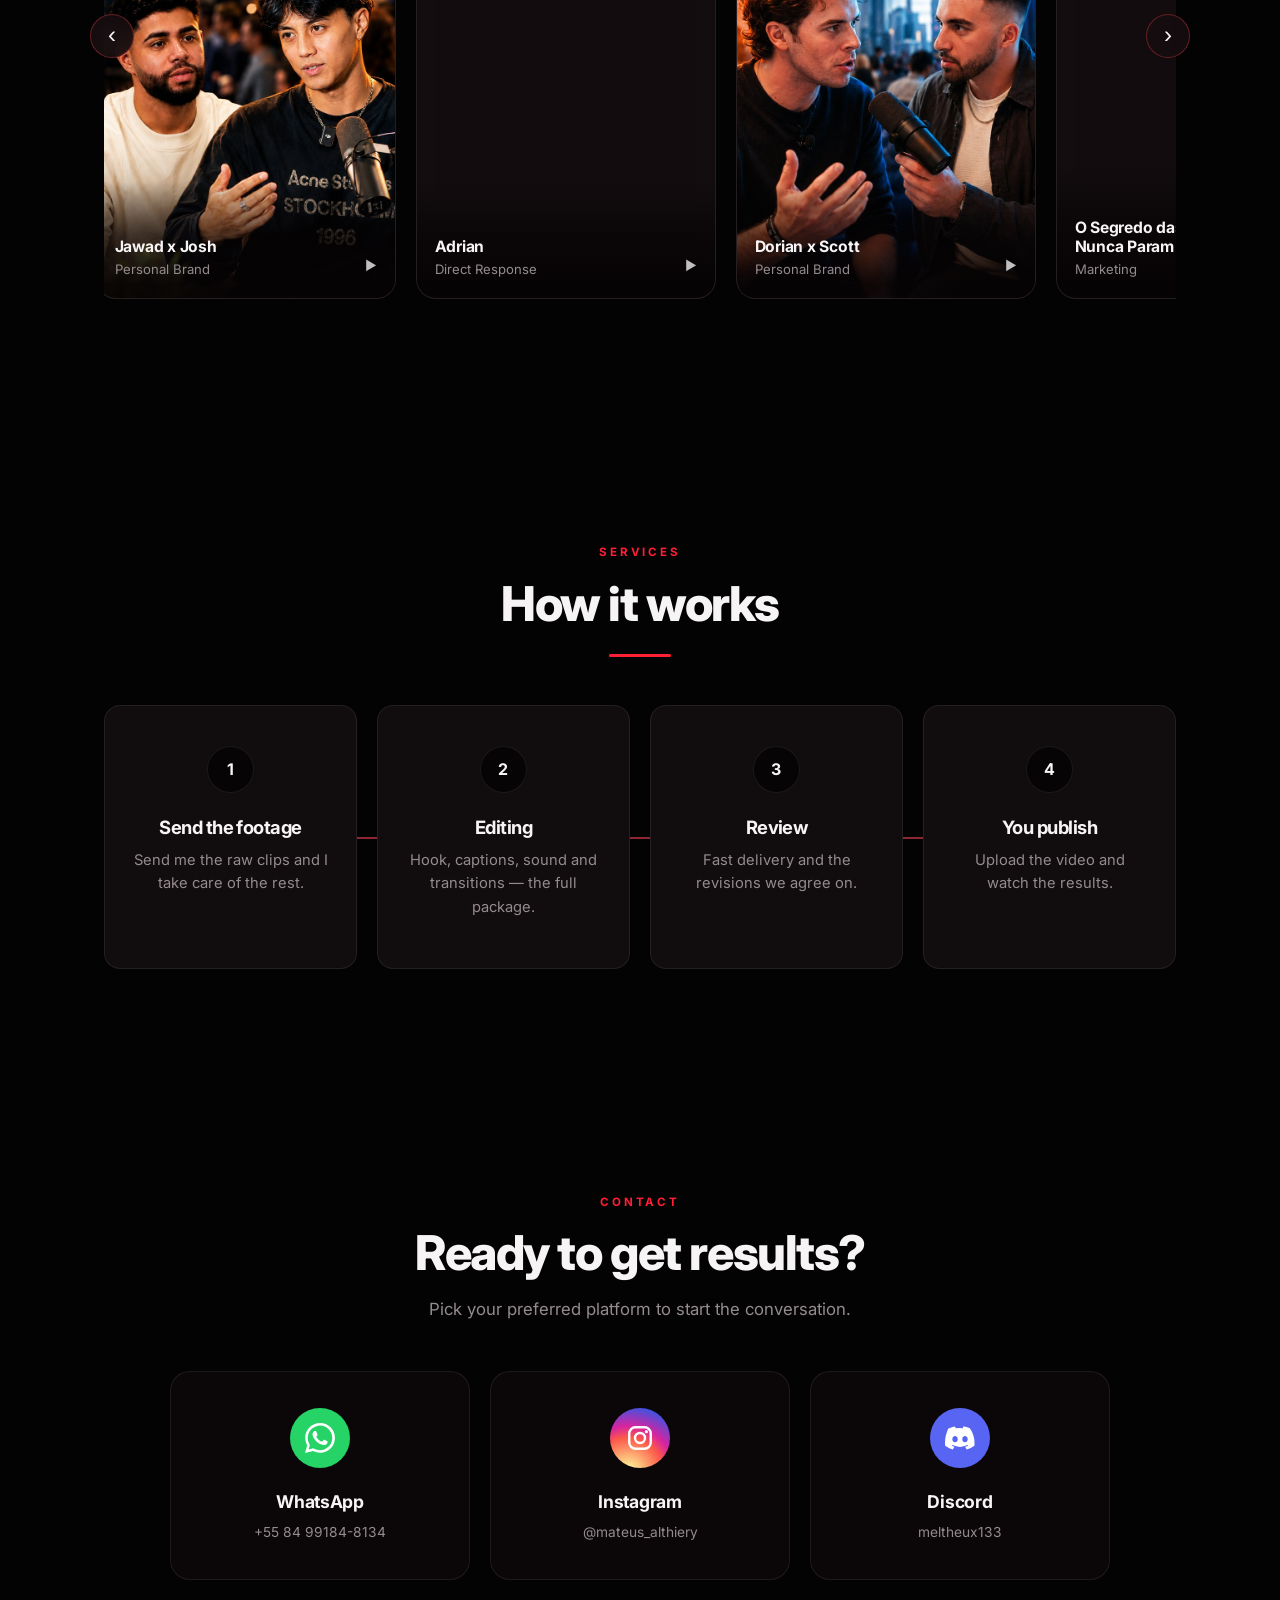
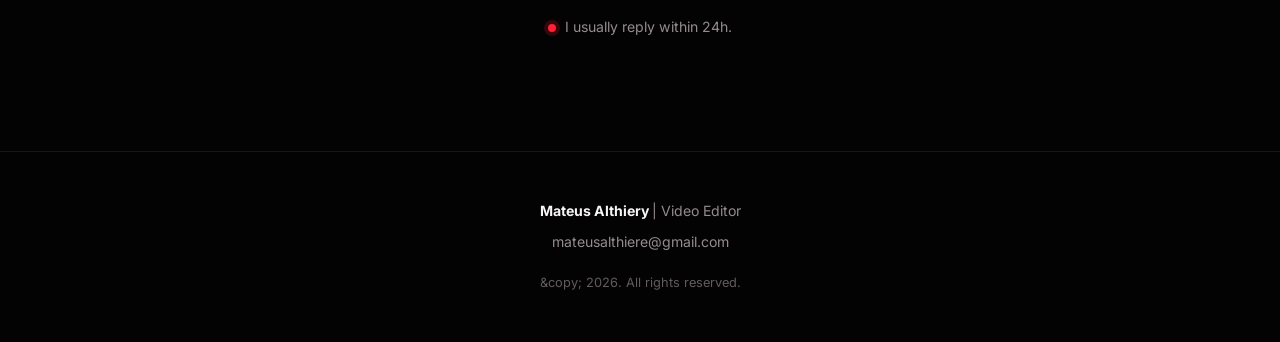
==== commit c2cc4c25: "style: centraliza os cards quando nao ha o que rolar Mesmo ajuste ja feito na versao VSL. Com um fil" ====
--- a/index.html
+++ b/index.html
@@ -27,7 +27,7 @@
   <link rel="preconnect" href="https://fonts.googleapis.com">
   <link rel="preconnect" href="https://fonts.gstatic.com" crossorigin>
   <link href="https://fonts.googleapis.com/css2?family=Inter:wght@400;500;600;700;800;900&display=swap" rel="stylesheet">
-  <link rel="stylesheet" href="styles.css?v=msxe402l">
+  <link rel="stylesheet" href="styles.css?v=mtrpxr8b">
 </head>
 <body>
   <div class="page-bg" aria-hidden="true"></div>
@@ -402,6 +402,6 @@
     </div>
   </div>
 
-  <script src="script.js?v=msxe402l"></script>
+  <script src="script.js?v=mtrpxr8b"></script>
 </body>
 </html>
--- a/styles.css
+++ b/styles.css
@@ -507,6 +507,12 @@
 
 .portfolio-grid::-webkit-scrollbar {
   display: none;
+}
+
+/* Só quando não há o que rolar. Centralizar um trilho que transborda
+   deixaria o começo da lista inalcançável em alguns navegadores. */
+.portfolio-grid.is-static {
+  justify-content: center;
 }
 
 .portfolio-grid:focus-visible {
